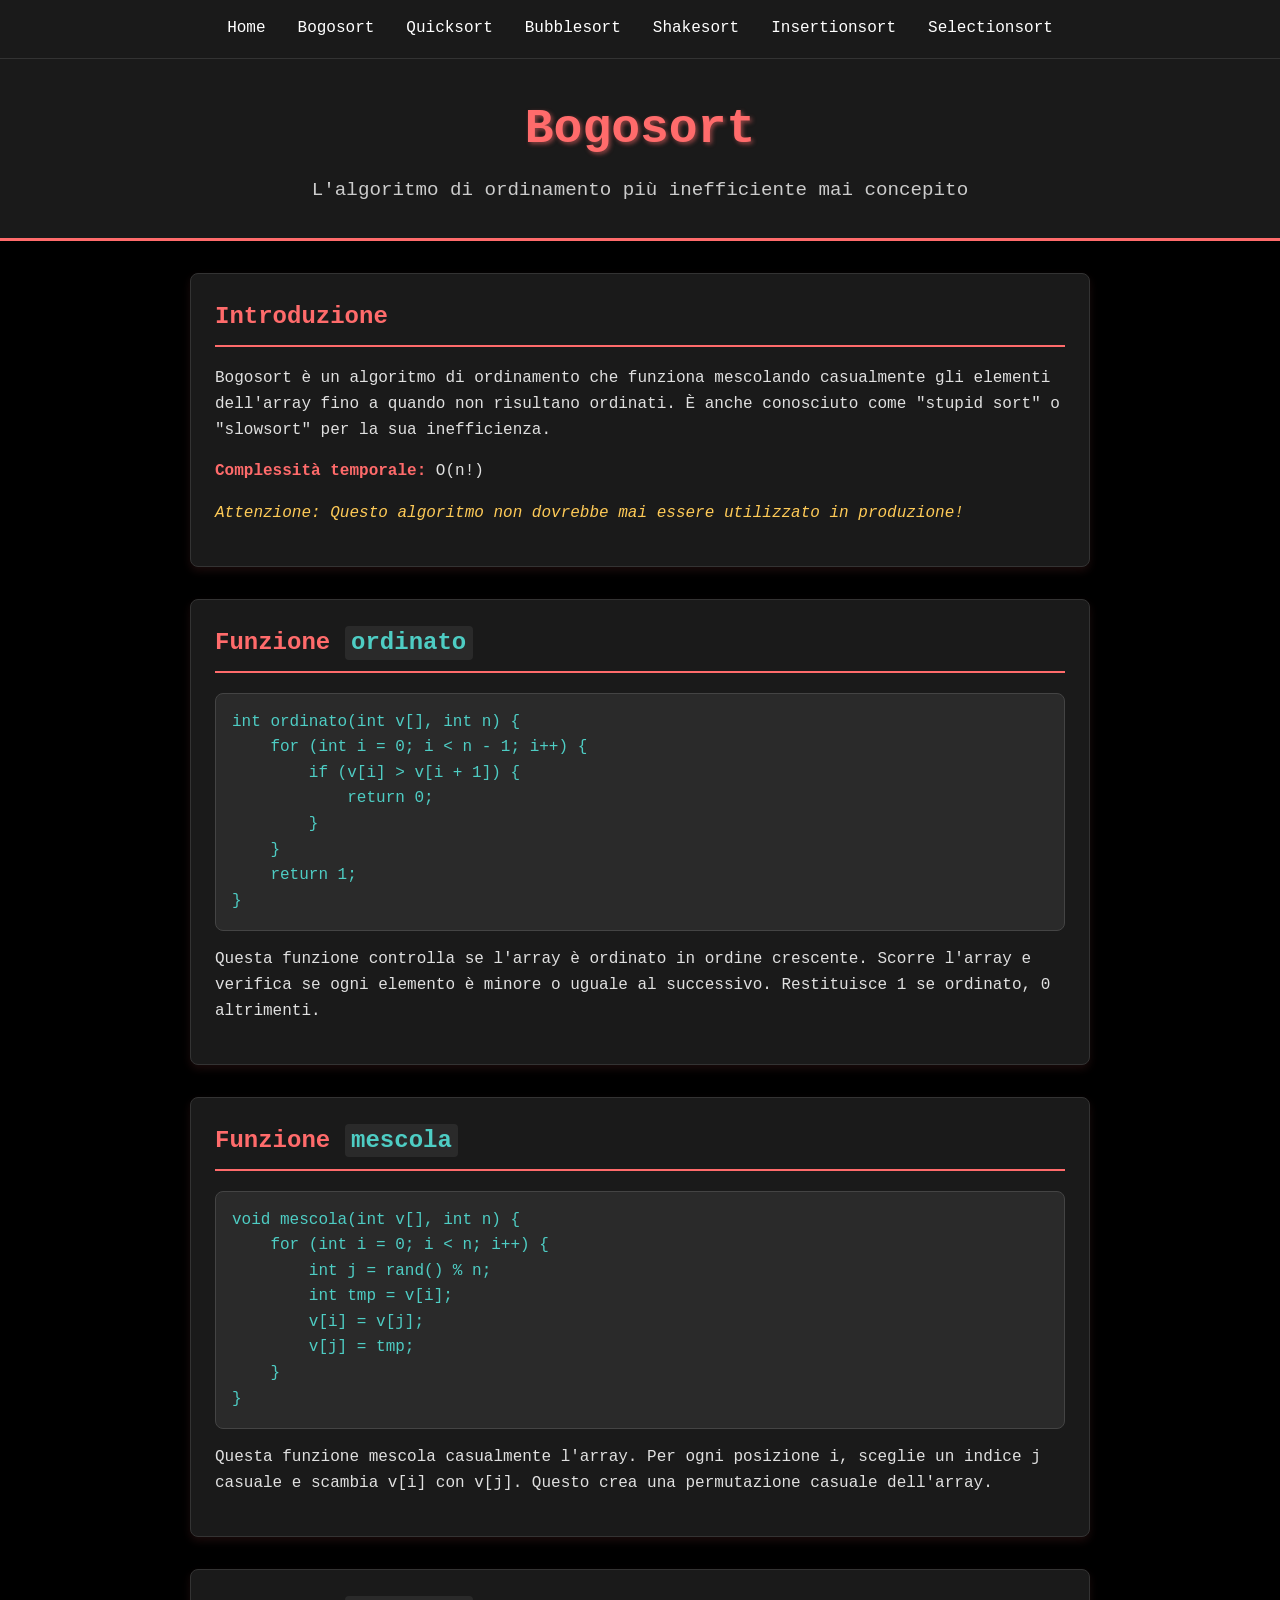
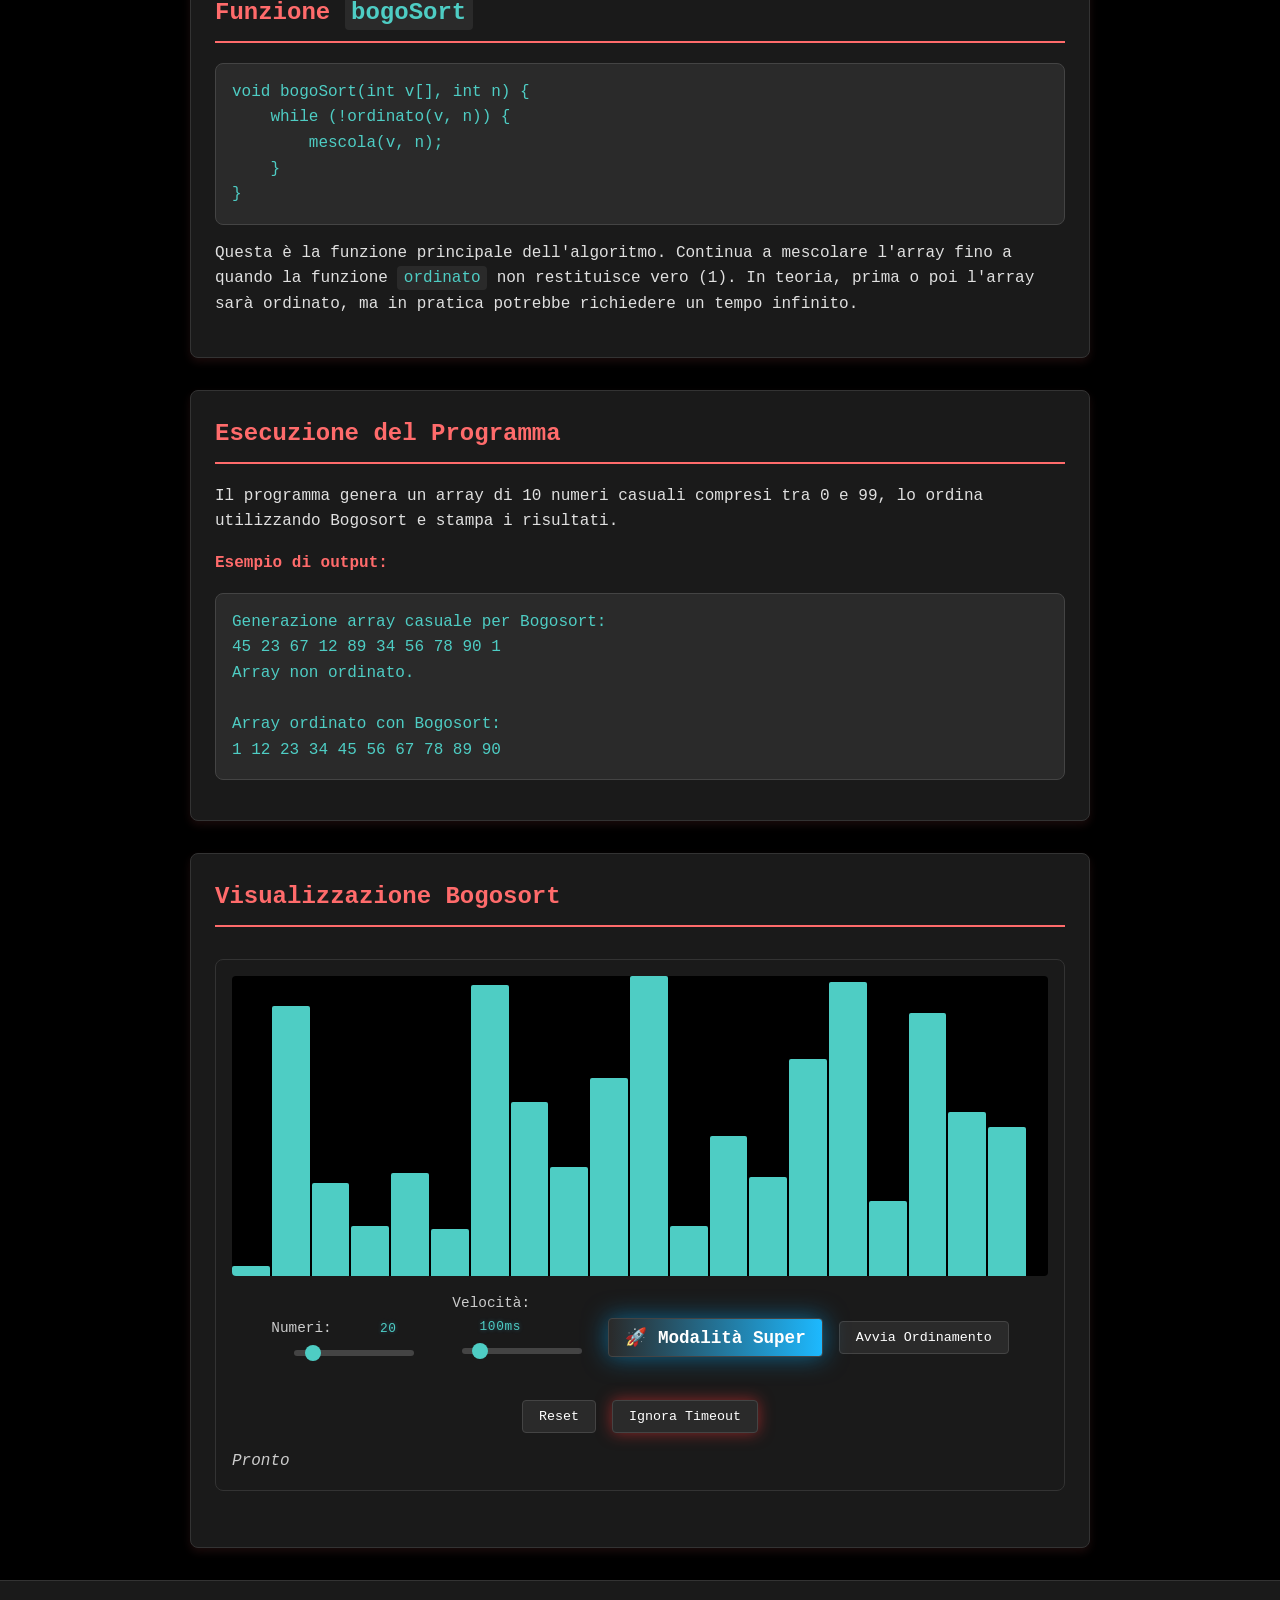
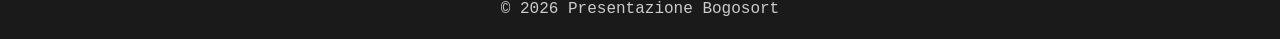
==== bogosort.html @ a1c002b3 "tutti i file" ====
<!DOCTYPE html>
<html lang="it">
<head>
    <meta charset="UTF-8">
    <meta name="viewport" content="width=device-width, initial-scale=1.0">
    <title>Bogosort - Algoritmo di Ordinamento</title>
    <link rel="stylesheet" href="styles.css">
    <style>
        /* ═══════════════════════════════════════════════════
           FREE-FLYING ROCKET  (position:fixed, full viewport)
           CSS vars --tx / --ty set by JS from getBoundingClientRect
        ═══════════════════════════════════════════════════ */
        .fly-rocket-el {
            position: fixed;
            font-size: 3.4rem;
            z-index: 9999;
            pointer-events: none;
            transform-origin: center center;
            will-change: transform, opacity, filter;
            filter:
                drop-shadow(0 0 16px #ffcc00)
                drop-shadow(0 0 32px #ff6600)
                drop-shadow(0 0  8px #ffffff);
            animation: flyRocketPath 2.1s cubic-bezier(0.22, 0.61, 0.36, 1) forwards;
        }

        @keyframes flyRocketPath {
            /* ── Enter from the left ── */
            0%  {
                transform: translate(0px, 0px) rotate(-20deg) scale(1.7);
                opacity: 0;
                filter: drop-shadow(0 0 6px #ffcc00);
            }
            4%  { opacity: 1; }

            /* ── Climb hard, arcing upward ── */
            20% {
                transform: translate(calc(var(--tx)*0.18), -240px) rotate(-85deg) scale(2.1);
                filter: drop-shadow(0 0 20px #ffcc00) drop-shadow(0 0 40px #ff4400);
            }

            /* ── Crest — tip over the top ── */
            40% {
                transform: translate(calc(var(--tx)*0.46), -310px) rotate(-180deg) scale(2.2);
                filter: drop-shadow(0 0 26px #ff9900) drop-shadow(0 0 52px #ff2200);
            }

            /* ── Diving, picking up speed ── */
            62% {
                transform: translate(calc(var(--tx)*0.74), calc(var(--ty)*0.15 - 100px)) rotate(-255deg) scale(1.8);
                filter: drop-shadow(0 0 22px #ff6600) drop-shadow(0 0 44px #ff0000);
            }

            /* ── Final approach, screaming toward target ── */
            85% {
                transform: translate(calc(var(--tx)*0.94), calc(var(--ty)*0.88)) rotate(-300deg) scale(1.2);
                filter: drop-shadow(0 0 30px #ff4400) drop-shadow(0 0 60px #ff0000) drop-shadow(0 0 10px #fff);
            }

            /* ── IMPACT ── */
            100% {
                transform: translate(var(--tx), var(--ty)) rotate(-330deg) scale(0.04);
                opacity: 0;
                filter: drop-shadow(0 0 60px #ffffff);
            }
        }

        /* ═══════════════════════════════════════════════════
           CRASH FLASH  (full-screen radial burst)
        ═══════════════════════════════════════════════════ */
        .crash-flash-el {
            position: fixed;
            inset: 0;
            background: rgba(56, 198, 255, 0.88);
            z-index: 9998;
            pointer-events: none;
            animation: crashFlash 0.45s ease-out forwards;
        }
        @keyframes crashFlash {
            0%   { opacity: 1; }
            30%  { opacity: 0.5; }
            100% { opacity: 0; }
        }

        /* ═══════════════════════════════════════════════════
           CONTAINER SHAKE
        ═══════════════════════════════════════════════════ */
        @keyframes containerShake {
            0%,100% { transform: translate(0,0) rotate(0deg); }
            8%  { transform: translate(-9px,-6px) rotate(-1.5deg); }
            18% { transform: translate(11px, 7px) rotate( 1.2deg); }
            27% { transform: translate(-7px, 5px) rotate(-0.9deg); }
            36% { transform: translate( 9px,-6px) rotate( 0.9deg); }
            46% { transform: translate(-6px, 4px) rotate(-0.5deg); }
            55% { transform: translate( 6px,-3px) rotate( 0.5deg); }
            66% { transform: translate(-4px, 2px) rotate(-0.3deg); }
            77% { transform: translate( 3px,-2px) rotate( 0.2deg); }
            88% { transform: translate(-1px, 1px) rotate(-0.1deg); }
        }
        #visualization-container.shaking {
            animation: containerShake 0.7s ease-out forwards;
        }

        /* ═══════════════════════════════════════════════════
           SPARKS
        ═══════════════════════════════════════════════════ */
        .spark-el {
            position: fixed;
            border-radius: 50%;
            pointer-events: none;
            z-index: 9997;
            animation: sparkFly var(--sdur, 0.75s) ease-out forwards;
        }
        @keyframes sparkFly {
            0%   { transform: translate(0,0) scale(1.4); opacity: 1; }
            55%  { opacity: 0.8; }
            100% { transform: translate(var(--sx), var(--sy)) scale(0); opacity: 0; }
        }

        /* ═══════════════════════════════════════════════════
           SLIDER ON FIRE — hide original speed target + line
        ═══════════════════════════════════════════════════ */
        .speed-control-group.on-fire #speed-target { display: none; }

        .speed-control-group.on-fire #speed {
            animation: sliderFireGlow 0.32s ease-in-out infinite alternate;
            filter: drop-shadow(0 0 10px #43d8ff) drop-shadow(0 0 20px rgba(58, 216, 255, 0.8));
        }
        @keyframes sliderFireGlow {
            from { filter: drop-shadow(0 0 8px #3ad8ff) drop-shadow(0 0 16px rgba(62, 213, 255, 0.7)); }
            to   { filter: drop-shadow(0 0 18px #6bf2ff) drop-shadow(0 0 32px rgba(95, 240, 255, 0.9)); }
        }

        /* ═══════════════════════════════════════════════════
           FLAME PARTICLES above slider
        ═══════════════════════════════════════════════════ */
        #flames-wrapper {
            display: none;
            position: absolute;
            left: -4px;
            right: -4px;
            top: 18px;
            height: 56px;
            transform: translateY(-100%);
            pointer-events: none;
            z-index: 20;
            overflow: visible;
            align-items: flex-end;
            justify-content: space-around;
        }
        .speed-control-group.on-fire #flames-wrapper { display: flex; }

        .flame-p {
            border-radius: 50% 50% 20% 20%;
            background: linear-gradient(to top, rgba(34, 177, 255, 1) 0%, rgba(52, 219, 255, 1) 35%, rgba(172, 244, 255, 0.8) 72%, rgba(118, 233, 255, 0) 100%);
            box-shadow: inset 0 0 8px rgba(59, 214, 255, 0.9), 0 0 18px rgba(44, 181, 255, 0.55);
            transform-origin: bottom center;
            animation: flameDance var(--fdur,0.4s) ease-in-out var(--fdel,0s) infinite alternate;
            width: 11px;
        }
        @keyframes flameDance {
            from { transform: scaleY(1)    scaleX(1)    rotate(var(--fr1,-5deg)); opacity: 1; }
            to   { transform: scaleY(0.50) scaleX(0.68) rotate(var(--fr2, 5deg)); opacity: 0.5; }
        }
    </style>
</head>
<body>
    <nav>
        <ul>
            <li><a href="index.html">Home</a></li>
            <li><a href="bogosort.html">Bogosort</a></li>
            <li><a href="quicksort.html">Quicksort</a></li>
            <li><a href="bubblesort.html">Bubblesort</a></li>
            <li><a href="shakesort.html">Shakesort</a></li>
            <li><a href="insertionsort.html">Insertionsort</a></li>
            <li><a href="selectionsort.html">Selectionsort</a></li>
        </ul>
    </nav>

    <header>
        <h1>Bogosort</h1>
        <p>L'algoritmo di ordinamento più inefficiente mai concepito</p>
    </header>

    <main>
        <section id="introduzione">
            <h2>Introduzione</h2>
            <p>Bogosort è un algoritmo di ordinamento che funziona mescolando casualmente gli elementi dell'array fino a quando non risultano ordinati. È anche conosciuto come "stupid sort" o "slowsort" per la sua inefficienza.</p>
            <p><strong>Complessità temporale:</strong> O(n!)</p>
            <p><em>Attenzione: Questo algoritmo non dovrebbe mai essere utilizzato in produzione!</em></p>
        </section>

        <section id="ordinato">
            <h2>Funzione <code>ordinato</code></h2>
            <pre><code>int ordinato(int v[], int n) {
    for (int i = 0; i &lt; n - 1; i++) {
        if (v[i] &gt; v[i + 1]) {
            return 0;
        }
    }
    return 1;
}</code></pre>
            <p>Questa funzione controlla se l'array è ordinato in ordine crescente. Scorre l'array e verifica se ogni elemento è minore o uguale al successivo. Restituisce 1 se ordinato, 0 altrimenti.</p>
        </section>

        <section id="mescola">
            <h2>Funzione <code>mescola</code></h2>
            <pre><code>void mescola(int v[], int n) {
    for (int i = 0; i &lt; n; i++) {
        int j = rand() % n;
        int tmp = v[i];
        v[i] = v[j];
        v[j] = tmp;
    }
}</code></pre>
            <p>Questa funzione mescola casualmente l'array. Per ogni posizione i, sceglie un indice j casuale e scambia v[i] con v[j]. Questo crea una permutazione casuale dell'array.</p>
        </section>

        <section id="bogosort">
            <h2>Funzione <code>bogoSort</code></h2>
            <pre><code>void bogoSort(int v[], int n) {
    while (!ordinato(v, n)) {
        mescola(v, n);
    }
}</code></pre>
            <p>Questa è la funzione principale dell'algoritmo. Continua a mescolare l'array fino a quando la funzione <code>ordinato</code> non restituisce vero (1). In teoria, prima o poi l'array sarà ordinato, ma in pratica potrebbe richiedere un tempo infinito.</p>
        </section>

        <section id="esecuzione">
            <h2>Esecuzione del Programma</h2>
            <p>Il programma genera un array di 10 numeri casuali compresi tra 0 e 99, lo ordina utilizzando Bogosort e stampa i risultati.</p>
            <p><strong>Esempio di output:</strong></p>
            <pre><code>Generazione array casuale per Bogosort:
45 23 67 12 89 34 56 78 90 1
Array non ordinato.

Array ordinato con Bogosort:
1 12 23 34 45 56 67 78 89 90</code></pre>
        </section>

        <section id="visualizzazione">
            <h2>Visualizzazione Bogosort</h2>
            <div id="visualization-container">
                <div id="bars-container"></div>
                <div id="controls">
                    <div class="control-group">
                        <label for="array-size">Numeri: <span class="value-display" id="size-display">20</span></label>
                        <input type="range" id="array-size" min="10" max="100" value="20">
                    </div>
                    <div class="control-group speed-control-group" id="speed-group">
                        <label for="speed">Velocità: <span class="value-display" id="speed-display">100ms</span></label>
                        <div id="flames-wrapper">
                            <div class="flame-p" style="height:38px;--fdur:0.38s;--fdel:0.00s;--fr1:-6deg;--fr2:4deg"></div>
                            <div class="flame-p" style="height:28px;--fdur:0.43s;--fdel:0.07s;--fr1:-3deg;--fr2:6deg"></div>
                            <div class="flame-p" style="height:42px;--fdur:0.36s;--fdel:0.13s;--fr1:-7deg;--fr2:3deg"></div>
                            <div class="flame-p" style="height:32px;--fdur:0.45s;--fdel:0.04s;--fr1:-4deg;--fr2:7deg"></div>
                            <div class="flame-p" style="height:44px;--fdur:0.40s;--fdel:0.10s;--fr1:-8deg;--fr2:2deg"></div>
                            <div class="flame-p" style="height:30px;--fdur:0.37s;--fdel:0.17s;--fr1:-2deg;--fr2:8deg"></div>
                            <div class="flame-p" style="height:40px;--fdur:0.42s;--fdel:0.08s;--fr1:-5deg;--fr2:5deg"></div>
                            <div class="flame-p" style="height:26px;--fdur:0.39s;--fdel:0.14s;--fr1:-4deg;--fr2:6deg"></div>
                            <div class="flame-p" style="height:36px;--fdur:0.41s;--fdel:0.05s;--fr1:-6deg;--fr2:3deg"></div>
                        </div>
                        <input type="range" id="speed" min="10" max="1000" value="100" step="10">
                        <div id="speed-target">
                            <div id="speed-line"></div>
                            <div id="rocket">🚀</div>
                            <div id="fire-burst"></div>
                        </div>
                    </div>
                    <button id="super-btn" class="super-mode-btn">🚀 Modalità Super</button>
                    <button id="start-btn">Avvia Ordinamento</button>
                    <button id="reset-btn">Reset</button>
                    <button id="cancel-btn" class="cancel-btn">Ignora Timeout</button>
                </div>
                <div id="status">Pronto</div>
            </div>
        </section>

        <script src="sorting-visualization.js"></script>
        <script>
            document.addEventListener('DOMContentLoaded', function() {
                const visualizer = new SortingVisualizer('bars-container', 'bogosort');
                const superBtn = document.getElementById('super-btn');
                const cancelBtn = document.getElementById('cancel-btn');
                const rocket = document.getElementById('rocket');
                const fireBurst = document.getElementById('fire-burst');

                // Controlli dimensione array
                const sizeSlider = document.getElementById('array-size');
                const sizeDisplay = document.getElementById('size-display');
                sizeSlider.addEventListener('input', function() {
                    const value = parseInt(this.value);
                    sizeDisplay.textContent = value;
                    visualizer.setArraySize(value);
                });

                // Controlli velocità
                const speedSlider = document.getElementById('speed');
                const speedDisplay = document.getElementById('speed-display');
                speedSlider.addEventListener('input', function() {
                    const value = parseInt(this.value);
                    speedDisplay.textContent = value + 'ms';
                    visualizer.setSpeed(value);
                });

                // Pulsante modalità super
                superBtn.addEventListener('click', function() {
                    const isSuper = visualizer.toggleSuperMode();
                    if (isSuper) {
                        superBtn.classList.add('active');
                        superBtn.textContent = '🔥 SUPER ATTIVA';
                        speedSlider.disabled = true;
                        startRocket();
                        speedDisplay.textContent = '1ms';
                    } else {
                        superBtn.classList.remove('active');
                        superBtn.textContent = '🚀 Modalità Super';
                        speedSlider.disabled = false;
                        resetRocket();
                        speedDisplay.textContent = speedSlider.value + 'ms';
                    }
                });

                cancelBtn.addEventListener('click', function() {
                    if (visualizer.disableTimeout()) {
                        cancelBtn.disabled = true;
                    }
                });

                document.getElementById('start-btn').addEventListener('click', () => {
                    cancelBtn.disabled = false;
                    visualizer.timeoutEnabled = true;
                    visualizer.cancelUsed = false;
                    visualizer.start();
                });
                document.getElementById('reset-btn').addEventListener('click', () => {
                    if (visualizer.superMode) {
                        visualizer.toggleSuperMode();
                        superBtn.classList.remove('active');
                        superBtn.textContent = '🚀 Modalità Super';
                        speedSlider.disabled = false;
                    }
                    speedDisplay.textContent = speedSlider.value + 'ms';
                    visualizer.reset();
                    cancelBtn.disabled = false;
                    resetRocket();
                });

                function startRocket() {
                    const speedGroup = document.getElementById('speed-group');
                    // Kill any leftover elements from a previous activation
                    document.querySelectorAll('.fly-rocket-el,.crash-flash-el,.spark-el').forEach(el => el.remove());
                    speedGroup.classList.remove('on-fire');

                    // ── Where exactly is the speed slider on screen? ──
                    const rect = speedSlider.getBoundingClientRect();
                    const targetX = rect.left + rect.width  / 2;
                    const targetY = rect.top  + rect.height / 2;

                    // ── Rocket starts off-screen left, vertically level with slider ──
                    const startX = -90;
                    const startY = targetY + 40; // a bit below so arc feels natural

                    const flyRocket = document.createElement('div');
                    flyRocket.className = 'fly-rocket-el';
                    flyRocket.textContent = '🚀';
                    flyRocket.style.left = startX + 'px';
                    flyRocket.style.top  = startY + 'px';
                    // CSS vars drive the keyframe calc() expressions
                    flyRocket.style.setProperty('--tx', (targetX - startX) + 'px');
                    flyRocket.style.setProperty('--ty', (targetY - startY) + 'px');
                    document.body.appendChild(flyRocket);

                    flyRocket.addEventListener('animationend', () => {
                        flyRocket.remove();
                        _triggerCrash(targetX, targetY, speedGroup);
                    }, { once: true });
                }

                function _triggerCrash(cx, cy, speedGroup) {
                    // 1 ── Full-screen flash
                    const flash = document.createElement('div');
                    flash.className = 'crash-flash-el';
                    document.body.appendChild(flash);
                    flash.addEventListener('animationend', () => flash.remove(), { once: true });

                    // 2 ── Container shake
                    const visCont = document.getElementById('visualization-container');
                    visCont.classList.remove('shaking');
                    void visCont.offsetWidth;
                    visCont.classList.add('shaking');
                    visCont.addEventListener('animationend', () => visCont.classList.remove('shaking'), { once: true });

                    // 3 ── 20 sparks fanning out in all directions
                    const sparkColors = ['#7ef0ff','#4be3ff','#08c6ff','#a6f7ff','#e5ffff','#b0f0ff'];
                    for (let i = 0; i < 20; i++) {
                        const spark = document.createElement('div');
                        spark.className = 'spark-el';
                        const angle = (Math.PI * 2 * i / 20) + (Math.random() - 0.5) * 0.5;
                        const dist  = 55 + Math.random() * 140;
                        const size  = 5 + Math.random() * 7;
                        const col   = sparkColors[Math.floor(Math.random() * sparkColors.length)];
                        spark.style.cssText = `
                            left: ${cx - size/2}px; top: ${cy - size/2}px;
                            width: ${size}px; height: ${size}px;
                            background: ${col};
                            box-shadow: 0 0 ${size*1.5}px ${col}, 0 0 ${size*3}px ${col};
                        `;
                        spark.style.setProperty('--sx',   Math.cos(angle) * dist + 'px');
                        spark.style.setProperty('--sy',   Math.sin(angle) * dist + 'px');
                        spark.style.setProperty('--sdur', (0.40 + Math.random() * 0.60) + 's');
                        document.body.appendChild(spark);
                        spark.addEventListener('animationend', () => spark.remove(), { once: true });
                    }

                    // 4 ── Light the slider on fire once the smoke settles
                    setTimeout(() => speedGroup.classList.add('on-fire'), 380);
                }

                function resetRocket() {
                    const speedGroup = document.getElementById('speed-group');
                    document.querySelectorAll('.fly-rocket-el,.crash-flash-el,.spark-el').forEach(el => el.remove());
                    speedGroup.classList.remove('on-fire');
                    const visCont = document.getElementById('visualization-container');
                    visCont.classList.remove('shaking');
                }
            });
        </script>
    </main>

    <footer>
        <p>&copy; 2026 Presentazione Bogosort</p>
    </footer>
</body>
</html>
---- styles.css ----
/* Stili per il sito di presentazione degli algoritmi di ordinamento - Tema Scuro */

body {
    font-family: 'Courier New', monospace;
    line-height: 1.6;
    margin: 0;
    padding: 0;
    background-color: #000000;
    color: #ffffff;
}

nav {
    background-color: #1a1a1a;
    border-bottom: 1px solid #333333;
}

nav ul {
    list-style: none;
    margin: 0;
    padding: 0;
    display: flex;
    justify-content: center;
}

nav li {
    margin: 0;
}

nav a {
    display: block;
    padding: 1rem;
    color: #ffffff;
    text-decoration: none;
    transition: background-color 0.3s;
}

nav a:hover {
    background-color: #333333;
}

header {
    background-color: #1a1a1a;
    color: #ff6b6b;
    text-align: center;
    padding: 2rem 0;
    border-bottom: 3px solid #ff6b6b;
}

header h1 {
    margin: 0;
    font-size: 3rem;
    text-shadow: 2px 2px 4px rgba(255, 107, 107, 0.5);
}

header p {
    font-size: 1.2rem;
    margin: 0.5rem 0 0 0;
    color: #cccccc;
}

main {
    max-width: 900px;
    margin: 2rem auto;
    padding: 0 1rem;
}

section {
    background-color: #1a1a1a;
    margin-bottom: 2rem;
    padding: 1.5rem;
    border-radius: 8px;
    border: 1px solid #333333;
    box-shadow: 0 4px 8px rgba(255, 107, 107, 0.1);
}

section h2 {
    color: #ff6b6b;
    border-bottom: 2px solid #ff6b6b;
    padding-bottom: 0.5rem;
    margin-top: 0;
}

section p {
    margin: 1rem 0;
    color: #e0e0e0;
}

.algoritmo-coppia {
    margin-bottom: 2rem;
}

.algoritmo-coppia h3 {
    color: #cccccc;
    margin-bottom: 1rem;
    text-align: center;
}

.algoritmo-card.coppia1 {
    border-color: #ff6b6b;
    background-color: rgba(255, 107, 107, 0.1);
}

.algoritmo-card.coppia1 h3 a {
    color: #ff6b6b;
}

.algoritmo-card.coppia2 {
    border-color: #4ecdc4;
    background-color: rgba(78, 205, 196, 0.1);
}

.algoritmo-card.coppia2 h3 a {
    color: #4ecdc4;
}

.algoritmo-card.coppia3 {
    border-color: #feca57;
    background-color: rgba(254, 202, 87, 0.1);
}

.algoritmo-card.coppia3 h3 a {
    color: #feca57;
}

code {
    background-color: #2a2a2a;
    padding: 0.2rem 0.4rem;
    border-radius: 4px;
    font-family: 'Courier New', monospace;
    color: #4ecdc4;
}

pre {
    background-color: #2a2a2a;
    padding: 1rem;
    border-radius: 8px;
    overflow-x: auto;
    border: 1px solid #444444;
    margin: 1rem 0;
}

pre code {
    background-color: transparent;
    padding: 0;
    color: #4ecdc4;
}

strong {
    color: #ff6b6b;
    font-weight: bold;
}

em {
    color: #feca57;
    font-style: italic;
}

footer {
    background-color: #1a1a1a;
    color: #cccccc;
    text-align: center;
    padding: 1rem 0;
    margin-top: 2rem;
    border-top: 1px solid #333333;
}

footer p {
    margin: 0;
}

/* Visualizzazione Sorting */
#visualization-container {
    margin: 2rem 0;
    padding: 1rem;
    background-color: #1a1a1a;
    border-radius: 8px;
    border: 1px solid #333333;
}

#bars-container {
    position: relative;
    height: 300px;
    margin-bottom: 1rem;
    background-color: #000000;
    border-radius: 4px;
    overflow: hidden;
}

.bar {
    position: absolute;
    bottom: 0;
    background-color: #4ecdc4;
    border-radius: 2px 2px 0 0;
    transition: all 0.1s ease;
}

.bar.highlight {
    background-color: #ff6b6b;
    box-shadow: 0 0 10px rgba(255, 107, 107, 0.5);
}

#controls {
    display: flex;
    flex-wrap: wrap;
    gap: 1rem;
    align-items: center;
    justify-content: center;
    margin-bottom: 1rem;
}

.control-group {
    display: flex;
    flex-direction: column;
    align-items: center;
    gap: 0.5rem;
}

.control-group label {
    color: #cccccc;
    font-size: 0.9rem;
    font-family: 'Courier New', monospace;
}

.control-group input[type="range"] {
    width: 120px;
    height: 6px;
    border-radius: 3px;
    background: #444444;
    outline: none;
    -webkit-appearance: none;
}

.control-group input[type="range"]::-webkit-slider-thumb {
    -webkit-appearance: none;
    appearance: none;
    width: 16px;
    height: 16px;
    border-radius: 50%;
    background: #4ecdc4;
    cursor: pointer;
}

.control-group input[type="range"]::-moz-range-thumb {
    width: 16px;
    height: 16px;
    border-radius: 50%;
    background: #4ecdc4;
    cursor: pointer;
    border: none;
}

.control-group .value-display {
    color: #4ecdc4;
    font-size: 0.8rem;
    font-family: 'Courier New', monospace;
    min-width: 96px;
    display: inline-block;
    white-space: nowrap;
    text-align: center;
    font-variant-numeric: tabular-nums;
    letter-spacing: 0.05em;
    text-shadow: 0 0 4px rgba(63, 209, 255, 0.35);
}

.speed-control-group.on-fire .value-display {
    color: #c0ffff;
    text-shadow: 0 0 12px rgba(88, 232, 255, 0.9);
}

#controls button {
    padding: 0.5rem 1rem;
    background-color: #2a2a2a;
    color: #ffffff;
    border: 1px solid #444444;
    border-radius: 4px;
    cursor: pointer;
    font-family: 'Courier New', monospace;
    transition: background-color 0.3s;
}

.super-mode-btn {
        background: linear-gradient(90deg, transparent 0%, #1db9ff 50%, #02b7ff 100%);
        background-size: 200% 100%;
        color: #ffffff !important;
        font-weight: bold;
        font-size: 1.1rem;
        border: 2px solid #00b6ff;
        box-shadow: 0 0 24px rgba(0, 176, 255, 0.5);
        animation: superFade 3s ease-in-out infinite;
        position: relative;
        overflow: hidden;
    }

    .super-mode-btn::before {
        content: '';
        position: absolute;
        top: 0;
        right: -100%;
        width: 100%;
        height: 100%;
        background: linear-gradient(270deg, transparent, rgba(255, 255, 255, 0.6), transparent);
        transition: right 0.8s ease-in-out;
    }

    .super-mode-btn:hover::before {
        right: 100%;
    }

    .super-mode-btn:hover {
        transform: scale(1.05);
        box-shadow: 0 0 34px rgba(0, 186, 255, 0.9);
    }

    .super-mode-btn.active {
        background: linear-gradient(90deg, #00d8ff 0%, #60e7ff 50%, #00b7ff 100%);
        animation: superFadeActive 1s ease-in-out infinite;
        box-shadow: 0 0 48px rgba(0, 191, 255, 1);
    }

    .super-mode-btn::after {
        content: '';
        position: absolute;
        left: 50%;
        bottom: -6px;
        width: 30px;
        height: 16px;
        transform: translateX(-50%);
        background: radial-gradient(circle at 50% 0, rgba(196, 255, 255, 0.96), rgba(0, 168, 255, 0.5) 45%, transparent 75%);
        filter: blur(3px);
        opacity: 0;
        transition: opacity 0.25s ease;
    }

    .super-mode-btn.active::after {
        opacity: 1;
        animation: superFlame 0.45s ease-in-out infinite alternate;
    }

    @keyframes superFlame {
        from {
            transform: translateX(-50%) scale(1) translateY(0);
            opacity: 0.85;
        }
        to {
            transform: translateX(-50%) scale(1.08) translateY(3px);
            opacity: 1;
        }
    }

.cancel-btn {
    background-color: #660000;
    color: #ffffff;
    border: 2px solid #ff3333;
    box-shadow: 0 0 15px rgba(255, 51, 51, 0.5);
}

.cancel-btn:disabled {
    opacity: 0.4;
    cursor: not-allowed;
}

.speed-control-group {
    position: relative;
    width: 140px;
    padding-bottom: 28px;
}

#speed-target {
    display: none;
    position: absolute;
    bottom: 0;
    left: 0;
    width: 100%;
    height: 24px;
    margin-top: 0;
    pointer-events: none;
}

.speed-control-group.on-fire #speed-target {
    display: block;
}

#speed-line {
    display: none !important;
}

#rocket {
    position: absolute;
    left: -40px;
    top: 50%;
    transform: translateY(-50%);
    font-size: 2rem;
    opacity: 0;
    transition: opacity 0.2s ease;
    text-shadow: 0 0 10px rgba(92, 216, 255, 0.9);
}

#rocket.launch {
    animation: launchRocket 1.2s ease-in-out forwards;
    opacity: 1;
}

#fire-burst {
    position: absolute;
    width: 42px;
    height: 42px;
    border-radius: 50%;
    background: radial-gradient(circle, rgba(180, 245, 255, 1) 0%, rgba(84, 218, 255, 0.95) 35%, rgba(0, 144, 255, 0.75) 70%, transparent 100%);
    left: 92%;
    top: 50%;
    transform: translate(-50%, -50%) scale(0);
    pointer-events: none;
    box-shadow: 0 0 28px rgba(0, 180, 255, 0.8), 0 0 54px rgba(72, 220, 255, 0.35);
    border: 1px solid rgba(125, 225, 255, 0.4);
}

#fire-burst.explode {
    animation: explodeFire 0.9s ease-out forwards;
}

@keyframes launchRocket {
    0% {
        left: -48px;
        opacity: 0;
        transform: translateY(-50%) rotate(0deg);
    }
    15% {
        opacity: 1;
    }
    70% {
        left: 80%;
        opacity: 1;
        transform: translateY(-50%) rotate(10deg);
    }
    90% {
        left: 90%;
        opacity: 1;
        transform: translateY(-50%) rotate(15deg);
    }
    100% {
        left: 92%;
        opacity: 1;
        transform: translateY(-50%) rotate(15deg);
    }
}

@keyframes explodeFire {
    0% {
        transform: translate(-50%, -50%) scale(0);
        opacity: 1;
    }
    50% {
        transform: translate(-50%, -50%) scale(1.4);
        opacity: 0.8;
    }
    100% {
        transform: translate(-50%, -50%) scale(0);
        opacity: 0;
    }
}

@keyframes superFade {
    0% {
        background-position: 200% 0;
        box-shadow: 0 0 24px rgba(0, 166, 255, 0.5);
    }
    50% {
        background-position: 100% 0;
        box-shadow: 0 0 38px rgba(0, 191, 255, 0.75);
    }
    100% {
        background-position: 0% 0;
        box-shadow: 0 0 24px rgba(0, 166, 255, 0.5);
    }
}

@keyframes superFadeActive {
    0% {
        background-position: 0% 0;
        box-shadow: 0 0 48px rgba(0, 188, 255, 0.95);
        filter: brightness(1.4);
    }
    50% {
        background-position: 100% 0;
        box-shadow: 0 0 72px rgba(0, 218, 255, 1);
        filter: brightness(1.95);
    }
    100% {
        background-position: 200% 0;
        box-shadow: 0 0 48px rgba(0, 188, 255, 0.95);
        filter: brightness(1.4);
    }
}

@keyframes speedLinePulse {
    0% {
        transform: translateY(-50%) scaleX(0.98);
        box-shadow: 0 0 16px rgba(0, 166, 255, 0.5), inset 0 0 10px rgba(34, 188, 255, 0.3);
    }
    100% {
        transform: translateY(-50%) scaleX(1.02);
        box-shadow: 0 0 28px rgba(0, 210, 255, 0.85), inset 0 0 20px rgba(34, 188, 255, 0.55);
    }
}

#controls button:hover {
    background-color: #444444;
}

#status {
    color: #cccccc;
    font-style: italic;
    margin-top: 0.5rem;
}

.super-status {
    font-size: 1.5em;
    color: #00ffff;
    text-shadow: 0 0 10px #00ffff;
    font-weight: bold;
    font-style: normal;
}

/* Responsive design */
@media (max-width: 600px) {
    nav ul {
        flex-direction: column;
        align-items: center;
    }

    nav li {
        margin: 0.25rem 0;
    }

    header h1 {
        font-size: 2.5rem;
    }

    main {
        margin: 1rem auto;
        padding: 0 0.5rem;
    }

    section {
        padding: 1rem;
    }

    .algoritmo-grid {
        grid-template-columns: 1fr;
    }

    pre {
        font-size: 0.9rem;
    }

    #bars-container {
        height: 200px;
    }

    #controls {
        flex-direction: column;
        gap: 0.5rem;
    }

    .control-group {
        width: 100%;
        max-width: 250px;
    }

    .control-group input[type="range"] {
        width: 100%;
    }

    #controls button {
        width: 100%;
        max-width: 200px;
    }

    .super-mode-btn {
        font-size: 1rem !important;
        padding: 0.4rem 0.8rem !important;
    }
}
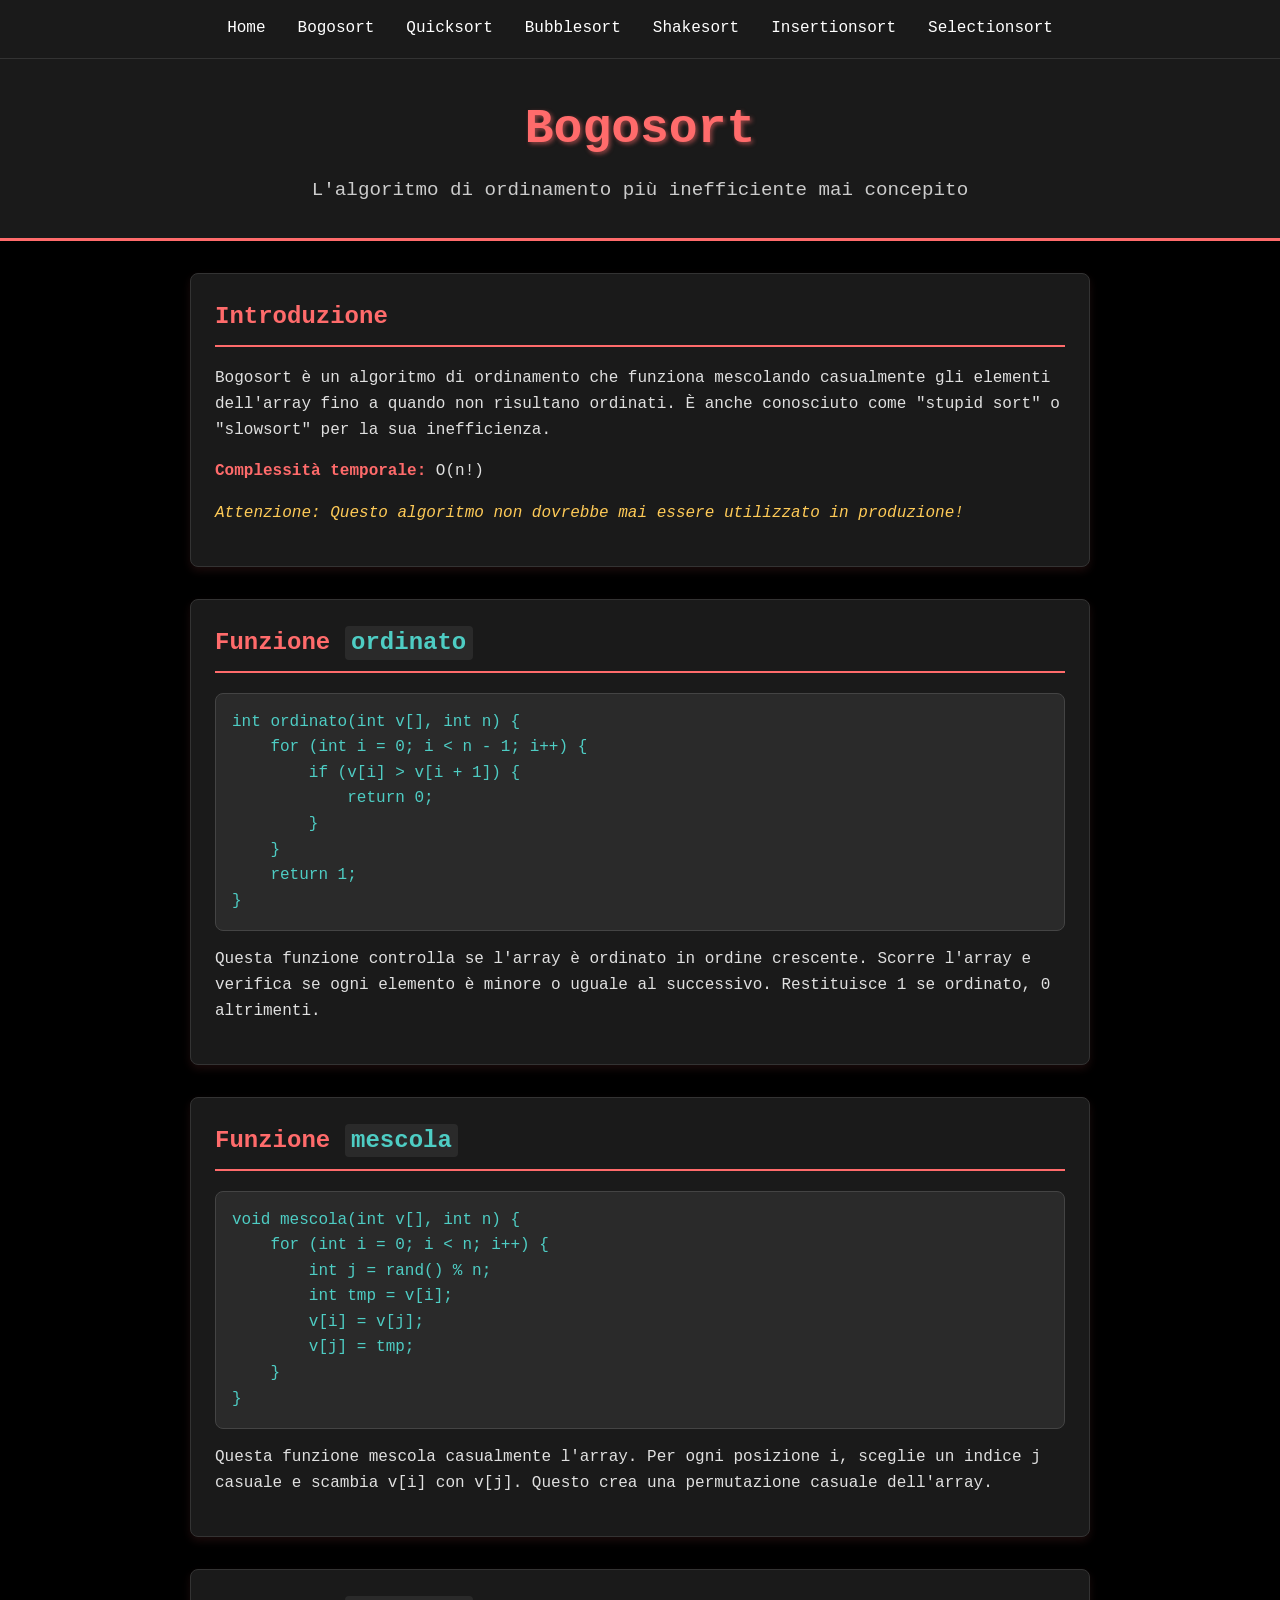
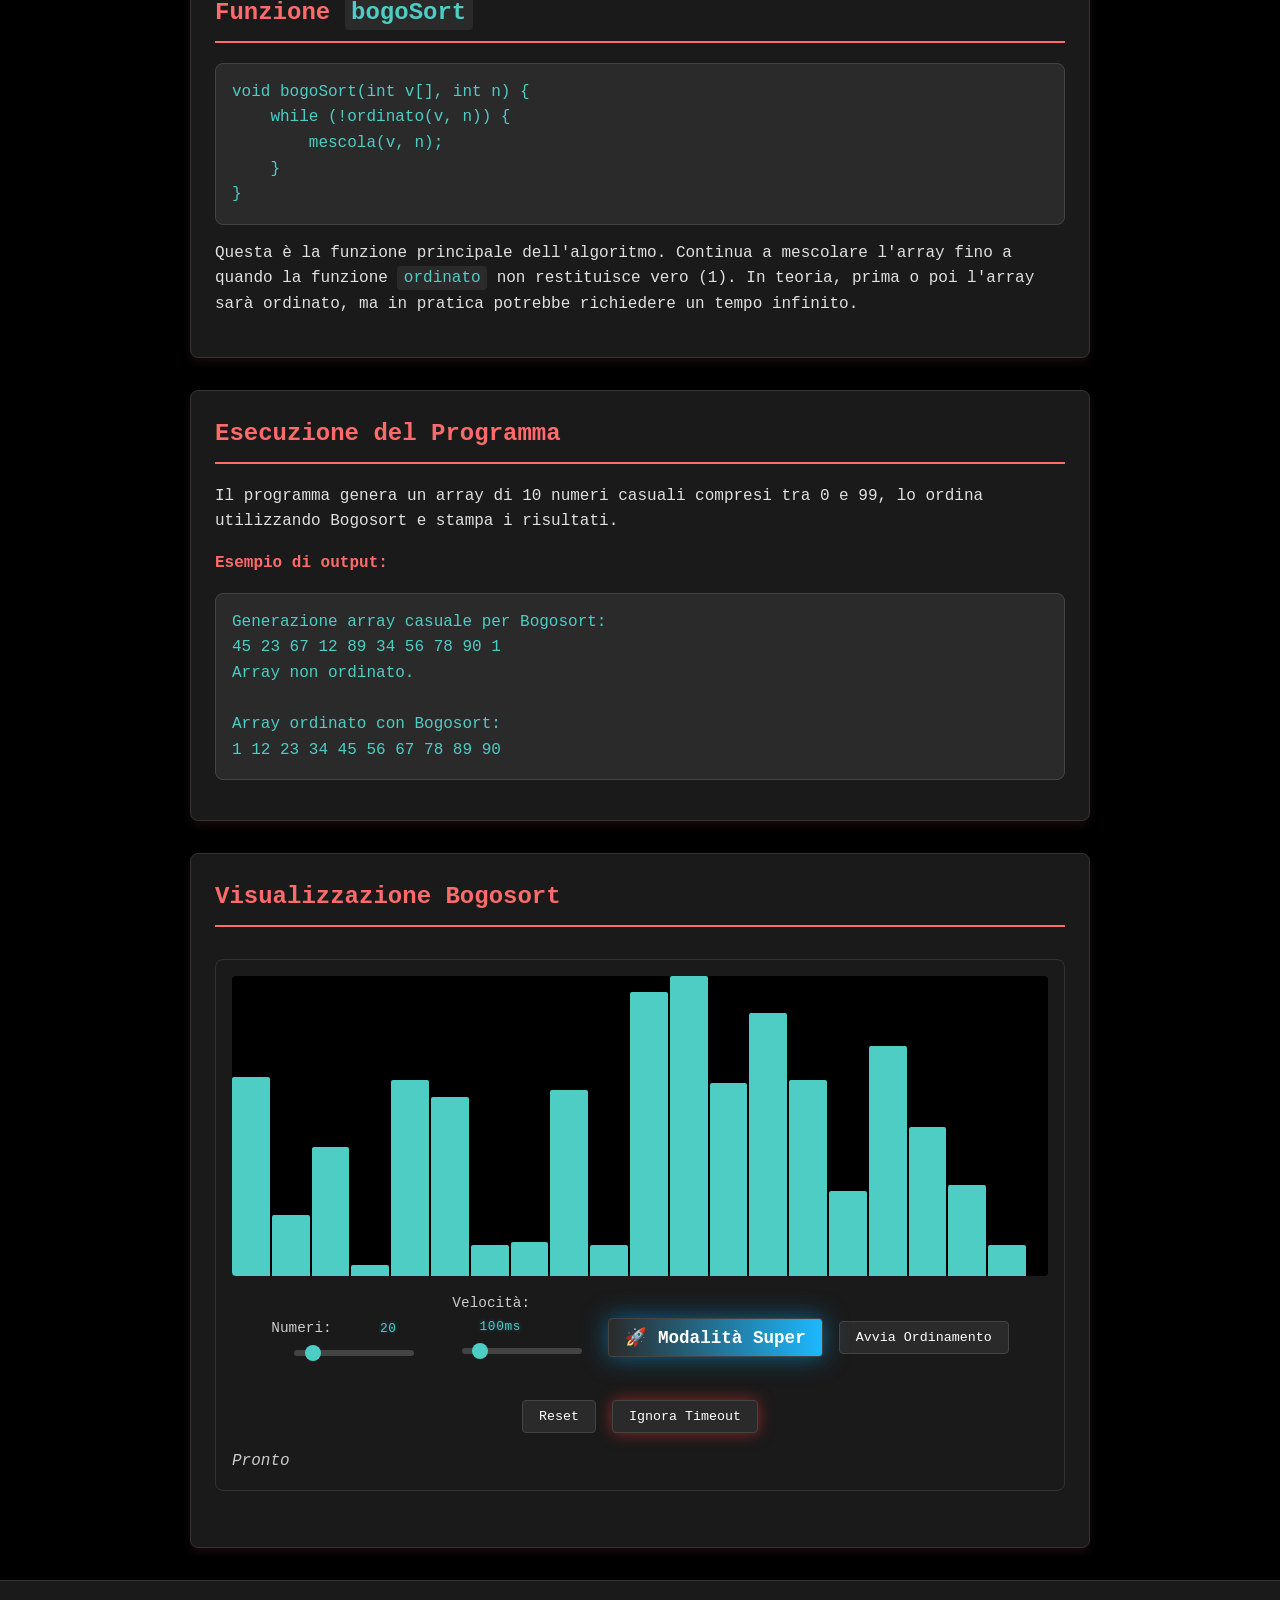
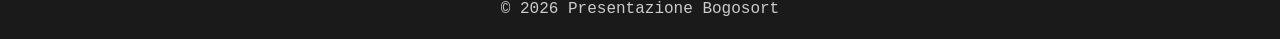
==== commit 04ae6b48: "nuovo branch per sicurezza" ====
--- a/bogosort.html
+++ b/bogosort.html
@@ -5,164 +5,7 @@
     <meta name="viewport" content="width=device-width, initial-scale=1.0">
     <title>Bogosort - Algoritmo di Ordinamento</title>
     <link rel="stylesheet" href="styles.css">
-    <style>
-        /* ═══════════════════════════════════════════════════
-           FREE-FLYING ROCKET  (position:fixed, full viewport)
-           CSS vars --tx / --ty set by JS from getBoundingClientRect
-        ═══════════════════════════════════════════════════ */
-        .fly-rocket-el {
-            position: fixed;
-            font-size: 3.4rem;
-            z-index: 9999;
-            pointer-events: none;
-            transform-origin: center center;
-            will-change: transform, opacity, filter;
-            filter:
-                drop-shadow(0 0 16px #ffcc00)
-                drop-shadow(0 0 32px #ff6600)
-                drop-shadow(0 0  8px #ffffff);
-            animation: flyRocketPath 2.1s cubic-bezier(0.22, 0.61, 0.36, 1) forwards;
-        }
 
-        @keyframes flyRocketPath {
-            /* ── Enter from the left ── */
-            0%  {
-                transform: translate(0px, 0px) rotate(-20deg) scale(1.7);
-                opacity: 0;
-                filter: drop-shadow(0 0 6px #ffcc00);
-            }
-            4%  { opacity: 1; }
-
-            /* ── Climb hard, arcing upward ── */
-            20% {
-                transform: translate(calc(var(--tx)*0.18), -240px) rotate(-85deg) scale(2.1);
-                filter: drop-shadow(0 0 20px #ffcc00) drop-shadow(0 0 40px #ff4400);
-            }
-
-            /* ── Crest — tip over the top ── */
-            40% {
-                transform: translate(calc(var(--tx)*0.46), -310px) rotate(-180deg) scale(2.2);
-                filter: drop-shadow(0 0 26px #ff9900) drop-shadow(0 0 52px #ff2200);
-            }
-
-            /* ── Diving, picking up speed ── */
-            62% {
-                transform: translate(calc(var(--tx)*0.74), calc(var(--ty)*0.15 - 100px)) rotate(-255deg) scale(1.8);
-                filter: drop-shadow(0 0 22px #ff6600) drop-shadow(0 0 44px #ff0000);
-            }
-
-            /* ── Final approach, screaming toward target ── */
-            85% {
-                transform: translate(calc(var(--tx)*0.94), calc(var(--ty)*0.88)) rotate(-300deg) scale(1.2);
-                filter: drop-shadow(0 0 30px #ff4400) drop-shadow(0 0 60px #ff0000) drop-shadow(0 0 10px #fff);
-            }
-
-            /* ── IMPACT ── */
-            100% {
-                transform: translate(var(--tx), var(--ty)) rotate(-330deg) scale(0.04);
-                opacity: 0;
-                filter: drop-shadow(0 0 60px #ffffff);
-            }
-        }
-
-        /* ═══════════════════════════════════════════════════
-           CRASH FLASH  (full-screen radial burst)
-        ═══════════════════════════════════════════════════ */
-        .crash-flash-el {
-            position: fixed;
-            inset: 0;
-            background: rgba(56, 198, 255, 0.88);
-            z-index: 9998;
-            pointer-events: none;
-            animation: crashFlash 0.45s ease-out forwards;
-        }
-        @keyframes crashFlash {
-            0%   { opacity: 1; }
-            30%  { opacity: 0.5; }
-            100% { opacity: 0; }
-        }
-
-        /* ═══════════════════════════════════════════════════
-           CONTAINER SHAKE
-        ═══════════════════════════════════════════════════ */
-        @keyframes containerShake {
-            0%,100% { transform: translate(0,0) rotate(0deg); }
-            8%  { transform: translate(-9px,-6px) rotate(-1.5deg); }
-            18% { transform: translate(11px, 7px) rotate( 1.2deg); }
-            27% { transform: translate(-7px, 5px) rotate(-0.9deg); }
-            36% { transform: translate( 9px,-6px) rotate( 0.9deg); }
-            46% { transform: translate(-6px, 4px) rotate(-0.5deg); }
-            55% { transform: translate( 6px,-3px) rotate( 0.5deg); }
-            66% { transform: translate(-4px, 2px) rotate(-0.3deg); }
-            77% { transform: translate( 3px,-2px) rotate( 0.2deg); }
-            88% { transform: translate(-1px, 1px) rotate(-0.1deg); }
-        }
-        #visualization-container.shaking {
-            animation: containerShake 0.7s ease-out forwards;
-        }
-
-        /* ═══════════════════════════════════════════════════
-           SPARKS
-        ═══════════════════════════════════════════════════ */
-        .spark-el {
-            position: fixed;
-            border-radius: 50%;
-            pointer-events: none;
-            z-index: 9997;
-            animation: sparkFly var(--sdur, 0.75s) ease-out forwards;
-        }
-        @keyframes sparkFly {
-            0%   { transform: translate(0,0) scale(1.4); opacity: 1; }
-            55%  { opacity: 0.8; }
-            100% { transform: translate(var(--sx), var(--sy)) scale(0); opacity: 0; }
-        }
-
-        /* ═══════════════════════════════════════════════════
-           SLIDER ON FIRE — hide original speed target + line
-        ═══════════════════════════════════════════════════ */
-        .speed-control-group.on-fire #speed-target { display: none; }
-
-        .speed-control-group.on-fire #speed {
-            animation: sliderFireGlow 0.32s ease-in-out infinite alternate;
-            filter: drop-shadow(0 0 10px #43d8ff) drop-shadow(0 0 20px rgba(58, 216, 255, 0.8));
-        }
-        @keyframes sliderFireGlow {
-            from { filter: drop-shadow(0 0 8px #3ad8ff) drop-shadow(0 0 16px rgba(62, 213, 255, 0.7)); }
-            to   { filter: drop-shadow(0 0 18px #6bf2ff) drop-shadow(0 0 32px rgba(95, 240, 255, 0.9)); }
-        }
-
-        /* ═══════════════════════════════════════════════════
-           FLAME PARTICLES above slider
-        ═══════════════════════════════════════════════════ */
-        #flames-wrapper {
-            display: none;
-            position: absolute;
-            left: -4px;
-            right: -4px;
-            top: 18px;
-            height: 56px;
-            transform: translateY(-100%);
-            pointer-events: none;
-            z-index: 20;
-            overflow: visible;
-            align-items: flex-end;
-            justify-content: space-around;
-        }
-        .speed-control-group.on-fire #flames-wrapper { display: flex; }
-
-        .flame-p {
-            border-radius: 50% 50% 20% 20%;
-            background: linear-gradient(to top, rgba(34, 177, 255, 1) 0%, rgba(52, 219, 255, 1) 35%, rgba(172, 244, 255, 0.8) 72%, rgba(118, 233, 255, 0) 100%);
-            box-shadow: inset 0 0 8px rgba(59, 214, 255, 0.9), 0 0 18px rgba(44, 181, 255, 0.55);
-            transform-origin: bottom center;
-            animation: flameDance var(--fdur,0.4s) ease-in-out var(--fdel,0s) infinite alternate;
-            width: 11px;
-        }
-        @keyframes flameDance {
-            from { transform: scaleY(1)    scaleX(1)    rotate(var(--fr1,-5deg)); opacity: 1; }
-            to   { transform: scaleY(0.50) scaleX(0.68) rotate(var(--fr2, 5deg)); opacity: 0.5; }
-        }
-    </style>
 </head>
 <body>
     <nav>
@@ -277,155 +120,7 @@
         </section>
 
         <script src="sorting-visualization.js"></script>
-        <script>
-            document.addEventListener('DOMContentLoaded', function() {
-                const visualizer = new SortingVisualizer('bars-container', 'bogosort');
-                const superBtn = document.getElementById('super-btn');
-                const cancelBtn = document.getElementById('cancel-btn');
-                const rocket = document.getElementById('rocket');
-                const fireBurst = document.getElementById('fire-burst');
 
-                // Controlli dimensione array
-                const sizeSlider = document.getElementById('array-size');
-                const sizeDisplay = document.getElementById('size-display');
-                sizeSlider.addEventListener('input', function() {
-                    const value = parseInt(this.value);
-                    sizeDisplay.textContent = value;
-                    visualizer.setArraySize(value);
-                });
-
-                // Controlli velocità
-                const speedSlider = document.getElementById('speed');
-                const speedDisplay = document.getElementById('speed-display');
-                speedSlider.addEventListener('input', function() {
-                    const value = parseInt(this.value);
-                    speedDisplay.textContent = value + 'ms';
-                    visualizer.setSpeed(value);
-                });
-
-                // Pulsante modalità super
-                superBtn.addEventListener('click', function() {
-                    const isSuper = visualizer.toggleSuperMode();
-                    if (isSuper) {
-                        superBtn.classList.add('active');
-                        superBtn.textContent = '🔥 SUPER ATTIVA';
-                        speedSlider.disabled = true;
-                        startRocket();
-                        speedDisplay.textContent = '1ms';
-                    } else {
-                        superBtn.classList.remove('active');
-                        superBtn.textContent = '🚀 Modalità Super';
-                        speedSlider.disabled = false;
-                        resetRocket();
-                        speedDisplay.textContent = speedSlider.value + 'ms';
-                    }
-                });
-
-                cancelBtn.addEventListener('click', function() {
-                    if (visualizer.disableTimeout()) {
-                        cancelBtn.disabled = true;
-                    }
-                });
-
-                document.getElementById('start-btn').addEventListener('click', () => {
-                    cancelBtn.disabled = false;
-                    visualizer.timeoutEnabled = true;
-                    visualizer.cancelUsed = false;
-                    visualizer.start();
-                });
-                document.getElementById('reset-btn').addEventListener('click', () => {
-                    if (visualizer.superMode) {
-                        visualizer.toggleSuperMode();
-                        superBtn.classList.remove('active');
-                        superBtn.textContent = '🚀 Modalità Super';
-                        speedSlider.disabled = false;
-                    }
-                    speedDisplay.textContent = speedSlider.value + 'ms';
-                    visualizer.reset();
-                    cancelBtn.disabled = false;
-                    resetRocket();
-                });
-
-                function startRocket() {
-                    const speedGroup = document.getElementById('speed-group');
-                    // Kill any leftover elements from a previous activation
-                    document.querySelectorAll('.fly-rocket-el,.crash-flash-el,.spark-el').forEach(el => el.remove());
-                    speedGroup.classList.remove('on-fire');
-
-                    // ── Where exactly is the speed slider on screen? ──
-                    const rect = speedSlider.getBoundingClientRect();
-                    const targetX = rect.left + rect.width  / 2;
-                    const targetY = rect.top  + rect.height / 2;
-
-                    // ── Rocket starts off-screen left, vertically level with slider ──
-                    const startX = -90;
-                    const startY = targetY + 40; // a bit below so arc feels natural
-
-                    const flyRocket = document.createElement('div');
-                    flyRocket.className = 'fly-rocket-el';
-                    flyRocket.textContent = '🚀';
-                    flyRocket.style.left = startX + 'px';
-                    flyRocket.style.top  = startY + 'px';
-                    // CSS vars drive the keyframe calc() expressions
-                    flyRocket.style.setProperty('--tx', (targetX - startX) + 'px');
-                    flyRocket.style.setProperty('--ty', (targetY - startY) + 'px');
-                    document.body.appendChild(flyRocket);
-
-                    flyRocket.addEventListener('animationend', () => {
-                        flyRocket.remove();
-                        _triggerCrash(targetX, targetY, speedGroup);
-                    }, { once: true });
-                }
-
-                function _triggerCrash(cx, cy, speedGroup) {
-                    // 1 ── Full-screen flash
-                    const flash = document.createElement('div');
-                    flash.className = 'crash-flash-el';
-                    document.body.appendChild(flash);
-                    flash.addEventListener('animationend', () => flash.remove(), { once: true });
-
-                    // 2 ── Container shake
-                    const visCont = document.getElementById('visualization-container');
-                    visCont.classList.remove('shaking');
-                    void visCont.offsetWidth;
-                    visCont.classList.add('shaking');
-                    visCont.addEventListener('animationend', () => visCont.classList.remove('shaking'), { once: true });
-
-                    // 3 ── 20 sparks fanning out in all directions
-                    const sparkColors = ['#7ef0ff','#4be3ff','#08c6ff','#a6f7ff','#e5ffff','#b0f0ff'];
-                    for (let i = 0; i < 20; i++) {
-                        const spark = document.createElement('div');
-                        spark.className = 'spark-el';
-                        const angle = (Math.PI * 2 * i / 20) + (Math.random() - 0.5) * 0.5;
-                        const dist  = 55 + Math.random() * 140;
-                        const size  = 5 + Math.random() * 7;
-                        const col   = sparkColors[Math.floor(Math.random() * sparkColors.length)];
-                        spark.style.cssText = `
-                            left: ${cx - size/2}px; top: ${cy - size/2}px;
-                            width: ${size}px; height: ${size}px;
-                            background: ${col};
-                            box-shadow: 0 0 ${size*1.5}px ${col}, 0 0 ${size*3}px ${col};
-                        `;
-                        spark.style.setProperty('--sx',   Math.cos(angle) * dist + 'px');
-                        spark.style.setProperty('--sy',   Math.sin(angle) * dist + 'px');
-                        spark.style.setProperty('--sdur', (0.40 + Math.random() * 0.60) + 's');
-                        document.body.appendChild(spark);
-                        spark.addEventListener('animationend', () => spark.remove(), { once: true });
-                    }
-
-                    // 4 ── Light the slider on fire once the smoke settles
-                    setTimeout(() => speedGroup.classList.add('on-fire'), 380);
-                }
-
-                function resetRocket() {
-                    const speedGroup = document.getElementById('speed-group');
-                    document.querySelectorAll('.fly-rocket-el,.crash-flash-el,.spark-el').forEach(el => el.remove());
-                    speedGroup.classList.remove('on-fire');
-                    const visCont = document.getElementById('visualization-container');
-                    visCont.classList.remove('shaking');
-                }
-            });
-        </script>
     </main>
 
     <footer>
--- a/styles.css
+++ b/styles.css
@@ -1,4 +1,166 @@
 /* Stili per il sito di presentazione degli algoritmi di ordinamento - Tema Scuro */
+
+/* ═══════════════════════════════════════════════════
+   BOGOSORT-SPECIFIC EFFECTS (moved from bogosort.html)
+   ═══════════════════════════════════════════════════ */
+
+/* ═══════════════════════════════════════════════════
+   FREE-FLYING ROCKET  (position:fixed, full viewport)
+   CSS vars --tx / --ty set by JS from getBoundingClientRect
+══════════════════════════════════════════════════════ */
+.fly-rocket-el {
+    position: fixed;
+    font-size: 3.4rem;
+    z-index: 9999;
+    pointer-events: none;
+    transform-origin: center center;
+    will-change: transform, opacity, filter;
+    filter:
+        drop-shadow(0 0 16px #ffcc00)
+        drop-shadow(0 0 32px #ff6600)
+        drop-shadow(0 0  8px #ffffff);
+    animation: flyRocketPath 2.1s cubic-bezier(0.22, 0.61, 0.36, 1) forwards;
+}
+
+@keyframes flyRocketPath {
+    /* ── Enter from the left ── */
+    0%  {
+        transform: translate(0px, 0px) rotate(-20deg) scale(1.7);
+        opacity: 0;
+        filter: drop-shadow(0 0 6px #ffcc00);
+    }
+    4%  { opacity: 1; }
+
+    /* ── Climb hard, arcing upward ── */
+    20% {
+        transform: translate(calc(var(--tx)*0.18), -240px) rotate(-85deg) scale(2.1);
+        filter: drop-shadow(0 0 20px #ffcc00) drop-shadow(0 0 40px #ff4400);
+    }
+
+    /* ── Crest — tip over the top ── */
+    40% {
+        transform: translate(calc(var(--tx)*0.46), -310px) rotate(-180deg) scale(2.2);
+        filter: drop-shadow(0 0 26px #ff9900) drop-shadow(0 0 52px #ff2200);
+    }
+
+    /* ── Diving, picking up speed ── */
+    62% {
+        transform: translate(calc(var(--tx)*0.74), calc(var(--ty)*0.15 - 100px)) rotate(-255deg) scale(1.8);
+        filter: drop-shadow(0 0 22px #ff6600) drop-shadow(0 0 44px #ff0000);
+    }
+
+    /* ── Final approach, screaming toward target ── */
+    85% {
+        transform: translate(calc(var(--tx)*0.94), calc(var(--ty)*0.88)) rotate(-300deg) scale(1.2);
+        filter: drop-shadow(0 0 30px #ff4400) drop-shadow(0 0 60px #ff0000) drop-shadow(0 0 10px #fff);
+    }
+
+    /* ── IMPACT ── */
+    100% {
+        transform: translate(var(--tx), var(--ty)) rotate(-330deg) scale(0.04);
+        opacity: 0;
+        filter: drop-shadow(0 0 60px #ffffff);
+    }
+}
+
+/* ═══════════════════════════════════════════════════
+   CRASH FLASH  (full-screen radial burst)
+══════════════════════════════════════════════════════ */
+.crash-flash-el {
+    position: fixed;
+    inset: 0;
+    background: rgba(56, 198, 255, 0.88);
+    z-index: 9998;
+    pointer-events: none;
+    animation: crashFlash 0.45s ease-out forwards;
+}
+@keyframes crashFlash {
+    0%   { opacity: 1; }
+    30%  { opacity: 0.5; }
+    100% { opacity: 0; }
+}
+
+/* ═══════════════════════════════════════════════════
+   CONTAINER SHAKE
+══════════════════════════════════════════════════════ */
+@keyframes containerShake {
+    0%,100% { transform: translate(0,0) rotate(0deg); }
+    8%  { transform: translate(-9px,-6px) rotate(-1.5deg); }
+    18% { transform: translate(11px, 7px) rotate( 1.2deg); }
+    27% { transform: translate(-7px, 5px) rotate(-0.9deg); }
+    36% { transform: translate( 9px,-6px) rotate( 0.9deg); }
+    46% { transform: translate(-6px, 4px) rotate(-0.5deg); }
+    55% { transform: translate( 6px,-3px) rotate( 0.5deg); }
+    66% { transform: translate(-4px, 2px) rotate(-0.3deg); }
+    77% { transform: translate( 3px,-2px) rotate( 0.2deg); }
+    88% { transform: translate(-1px, 1px) rotate(-0.1deg); }
+}
+#visualization-container.shaking {
+    animation: containerShake 0.7s ease-out forwards;
+}
+
+/* ═══════════════════════════════════════════════════
+   SPARKS
+══════════════════════════════════════════════════════ */
+.spark-el {
+    position: fixed;
+    border-radius: 50%;
+    pointer-events: none;
+    z-index: 9997;
+    animation: sparkFly var(--sdur, 0.75s) ease-out forwards;
+}
+@keyframes sparkFly {
+    0%   { transform: translate(0,0) scale(1.4); opacity: 1; }
+    55%  { opacity: 0.8; }
+    100% { transform: translate(var(--sx), var(--sy)) scale(0); opacity: 0; }
+}
+
+/* ═══════════════════════════════════════════════════
+   SLIDER ON FIRE — hide original speed target + line
+══════════════════════════════════════════════════════ */
+.speed-control-group.on-fire #speed-target { display: none; }
+
+.speed-control-group.on-fire #speed {
+    animation: sliderFireGlow 0.32s ease-in-out infinite alternate;
+    filter: drop-shadow(0 0 10px #43d8ff) drop-shadow(0 0 20px rgba(58, 216, 255, 0.8));
+}
+@keyframes sliderFireGlow {
+    from { filter: drop-shadow(0 0 8px #3ad8ff) drop-shadow(0 0 16px rgba(62, 213, 255, 0.7)); }
+    to   { filter: drop-shadow(0 0 18px #6bf2ff) drop-shadow(0 0 32px rgba(95, 240, 255, 0.9)); }
+}
+
+/* ═══════════════════════════════════════════════════
+   FLAME PARTICLES above slider
+══════════════════════════════════════════════════════ */
+#flames-wrapper {
+    display: none;
+    position: absolute;
+    left: -4px;
+    right: -4px;
+    top: 18px;
+    height: 56px;
+    transform: translateY(-100%);
+    pointer-events: none;
+    z-index: 20;
+    overflow: visible;
+    align-items: flex-end;
+    justify-content: space-around;
+}
+.speed-control-group.on-fire #flames-wrapper { display: flex; }
+
+.flame-p {
+    border-radius: 50% 50% 20% 20%;
+    background: linear-gradient(to top, rgba(34, 177, 255, 1) 0%, rgba(52, 219, 255, 1) 35%, rgba(172, 244, 255, 0.8) 72%, rgba(118, 233, 255, 0) 100%);
+    box-shadow: inset 0 0 8px rgba(59, 214, 255, 0.9), 0 0 18px rgba(44, 181, 255, 0.55);
+    transform-origin: bottom center;
+    animation: flameDance var(--fdur,0.4s) ease-in-out var(--fdel,0s) infinite alternate;
+    width: 11px;
+}
+@keyframes flameDance {
+    from { transform: scaleY(1)    scaleX(1)    rotate(var(--fr1,-5deg)); opacity: 1; }
+    to   { transform: scaleY(0.50) scaleX(0.68) rotate(var(--fr2, 5deg)); opacity: 0.5; }
+}
+
 
 body {
     font-family: 'Courier New', monospace;
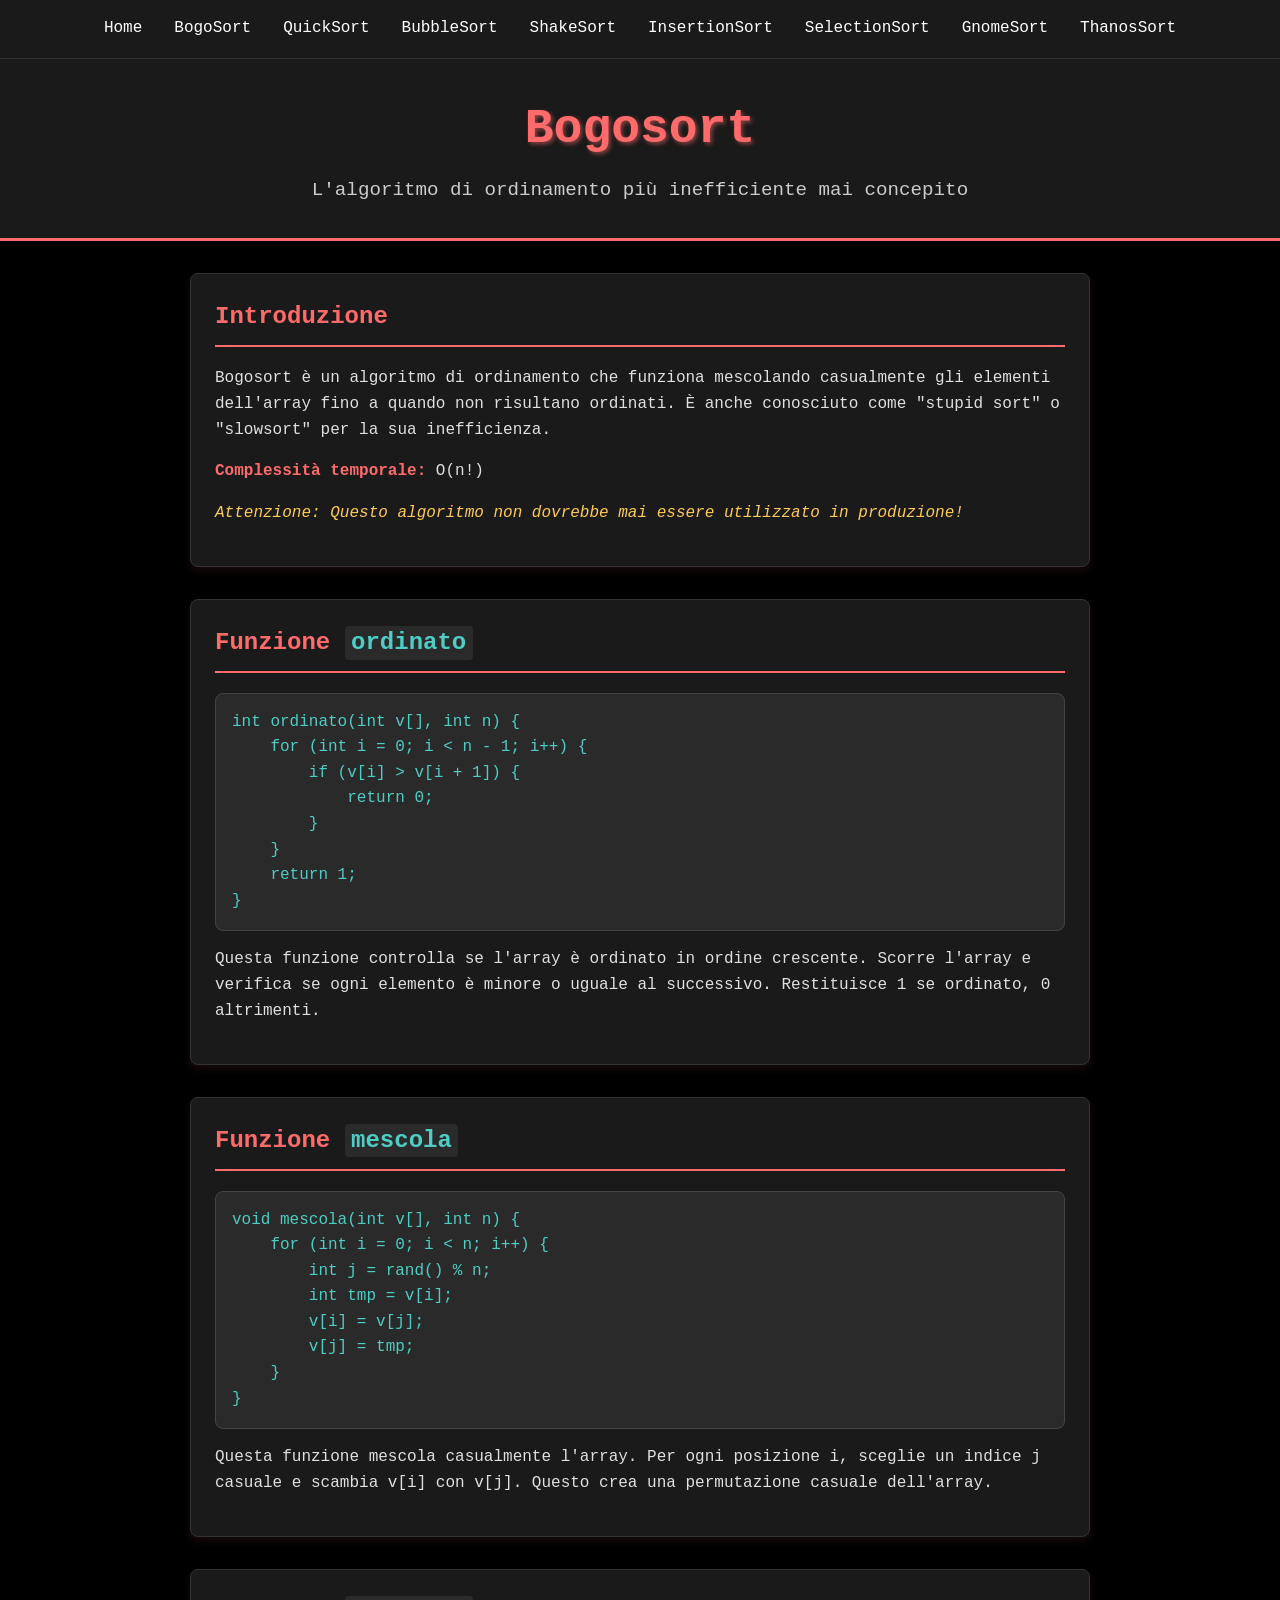
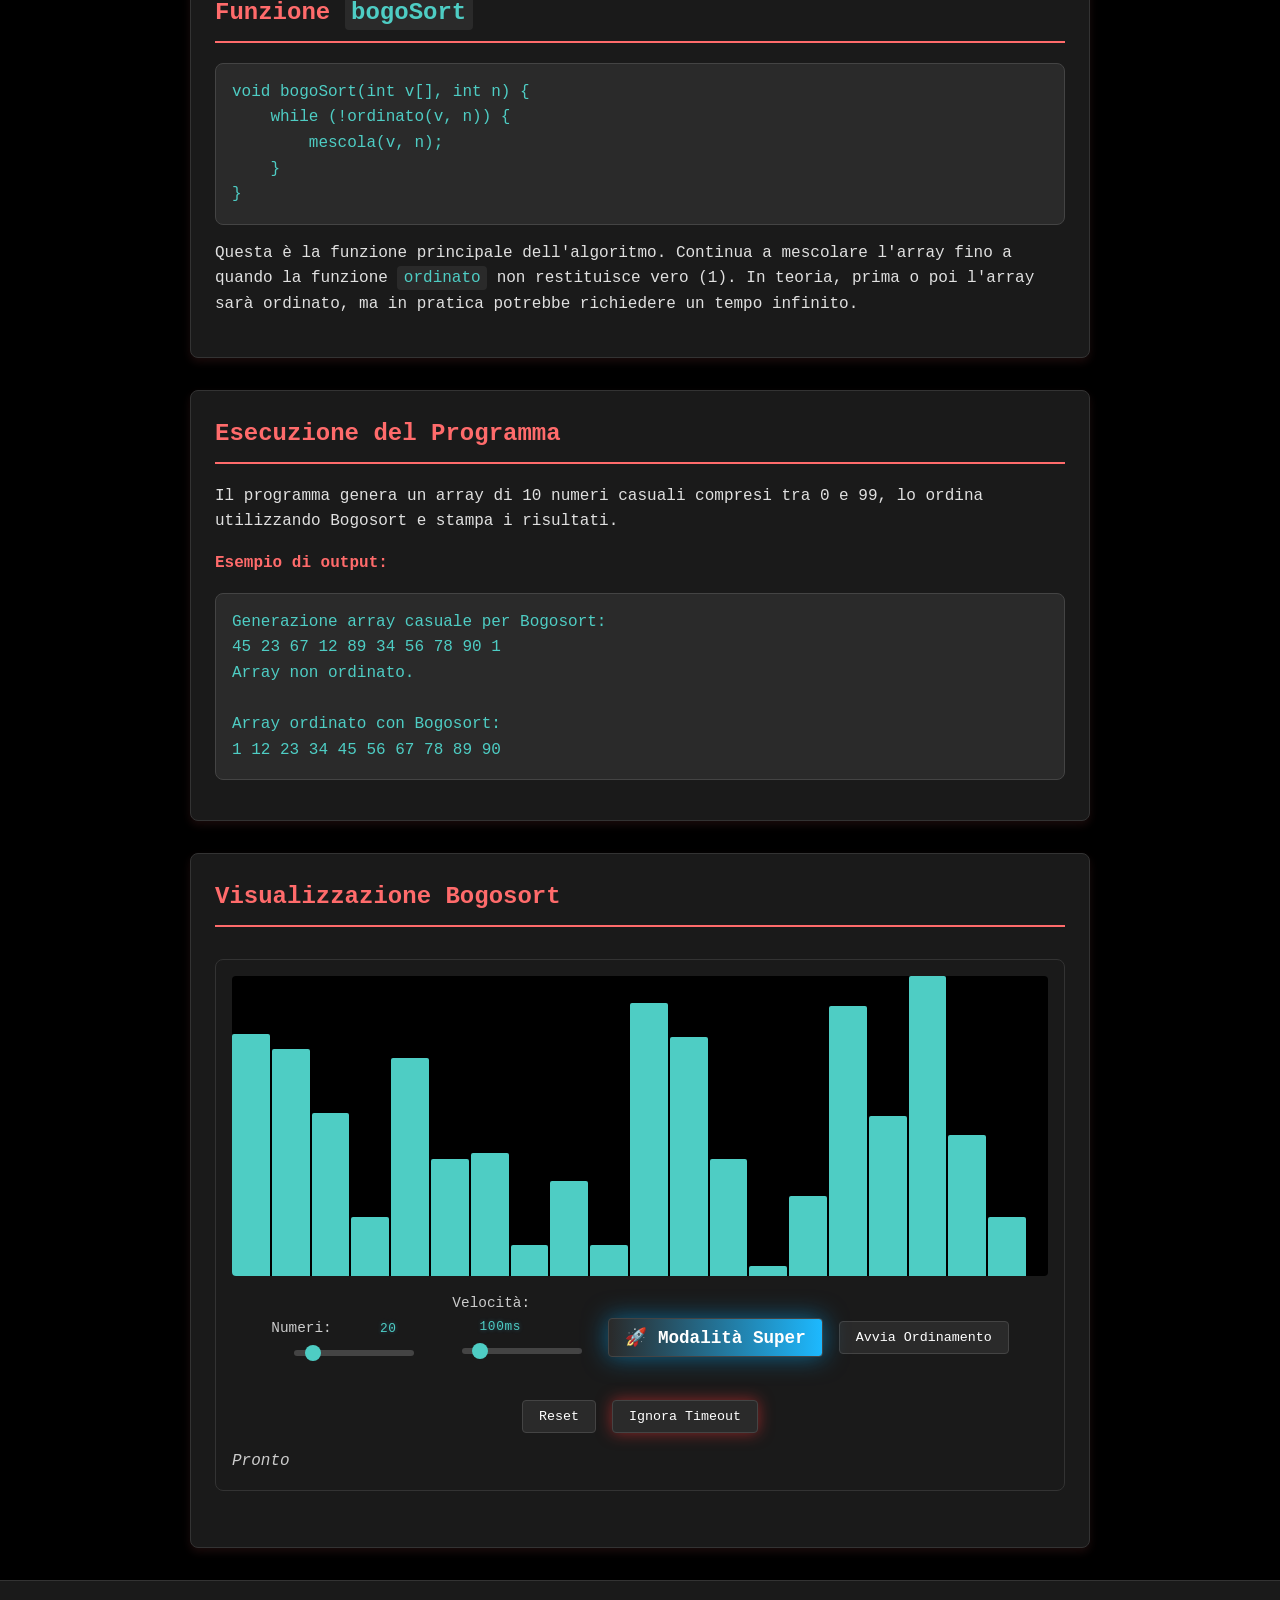
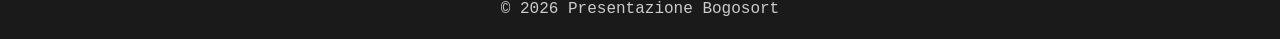
==== commit 380d0363: "Merge b6e0cc2af9a8849578bd41af44e04c990db369e4 into 19f864e3cf36cc7451e9e8db9d3bf7ae1d1109f3" ====
--- a/bogosort.html
+++ b/bogosort.html
@@ -11,12 +11,14 @@
     <nav>
         <ul>
             <li><a href="index.html">Home</a></li>
-            <li><a href="bogosort.html">Bogosort</a></li>
-            <li><a href="quicksort.html">Quicksort</a></li>
-            <li><a href="bubblesort.html">Bubblesort</a></li>
-            <li><a href="shakesort.html">Shakesort</a></li>
-            <li><a href="insertionsort.html">Insertionsort</a></li>
-            <li><a href="selectionsort.html">Selectionsort</a></li>
+            <li><a href="bogosort.html">BogoSort</a></li>
+            <li><a href="quicksort.html">QuickSort</a></li>
+            <li><a href="bubblesort.html">BubbleSort</a></li>
+            <li><a href="shakesort.html">ShakeSort</a></li>
+            <li><a href="insertionsort.html">InsertionSort</a></li>
+            <li><a href="selectionsort.html">SelectionSort</a></li>
+            <li><a href="gnomesort.html">GnomeSort</a></li>
+            <li><a href="thanossort.html">ThanosSort</a></li>
         </ul>
     </nav>
 
--- a/styles.css
+++ b/styles.css
@@ -246,6 +246,20 @@
     margin: 1rem 0;
     color: #e0e0e0;
 }
+a button{
+    color:#ff6b6b;
+    background-color: #1a1a1a;
+    border-color: #ff6b6b;
+    border-radius: 20px;
+    width:30%;
+    height: 40px;
+}
+
+a button:hover{
+    color:#1a1a1a;
+    background-color: #ff6b6b;
+    border-color: #ff6b6b;
+}
 
 .algoritmo-coppia {
     margin-bottom: 2rem;
@@ -283,6 +297,15 @@
 .algoritmo-card.coppia3 h3 a {
     color: #feca57;
 }
+.algoritmo-card.coppia4 {
+    border-color: #62fe57;
+    background-color: rgba(123, 254, 87, 0.1);
+}
+
+.algoritmo-card.coppia4 h3 a {
+    color: #62fe57;
+}
+
 
 code {
     background-color: #2a2a2a;
@@ -742,4 +765,8 @@
         font-size: 1rem !important;
         padding: 0.4rem 0.8rem !important;
     }
+}
+
+.descrizione{
+    margin-left: 4%;
 }
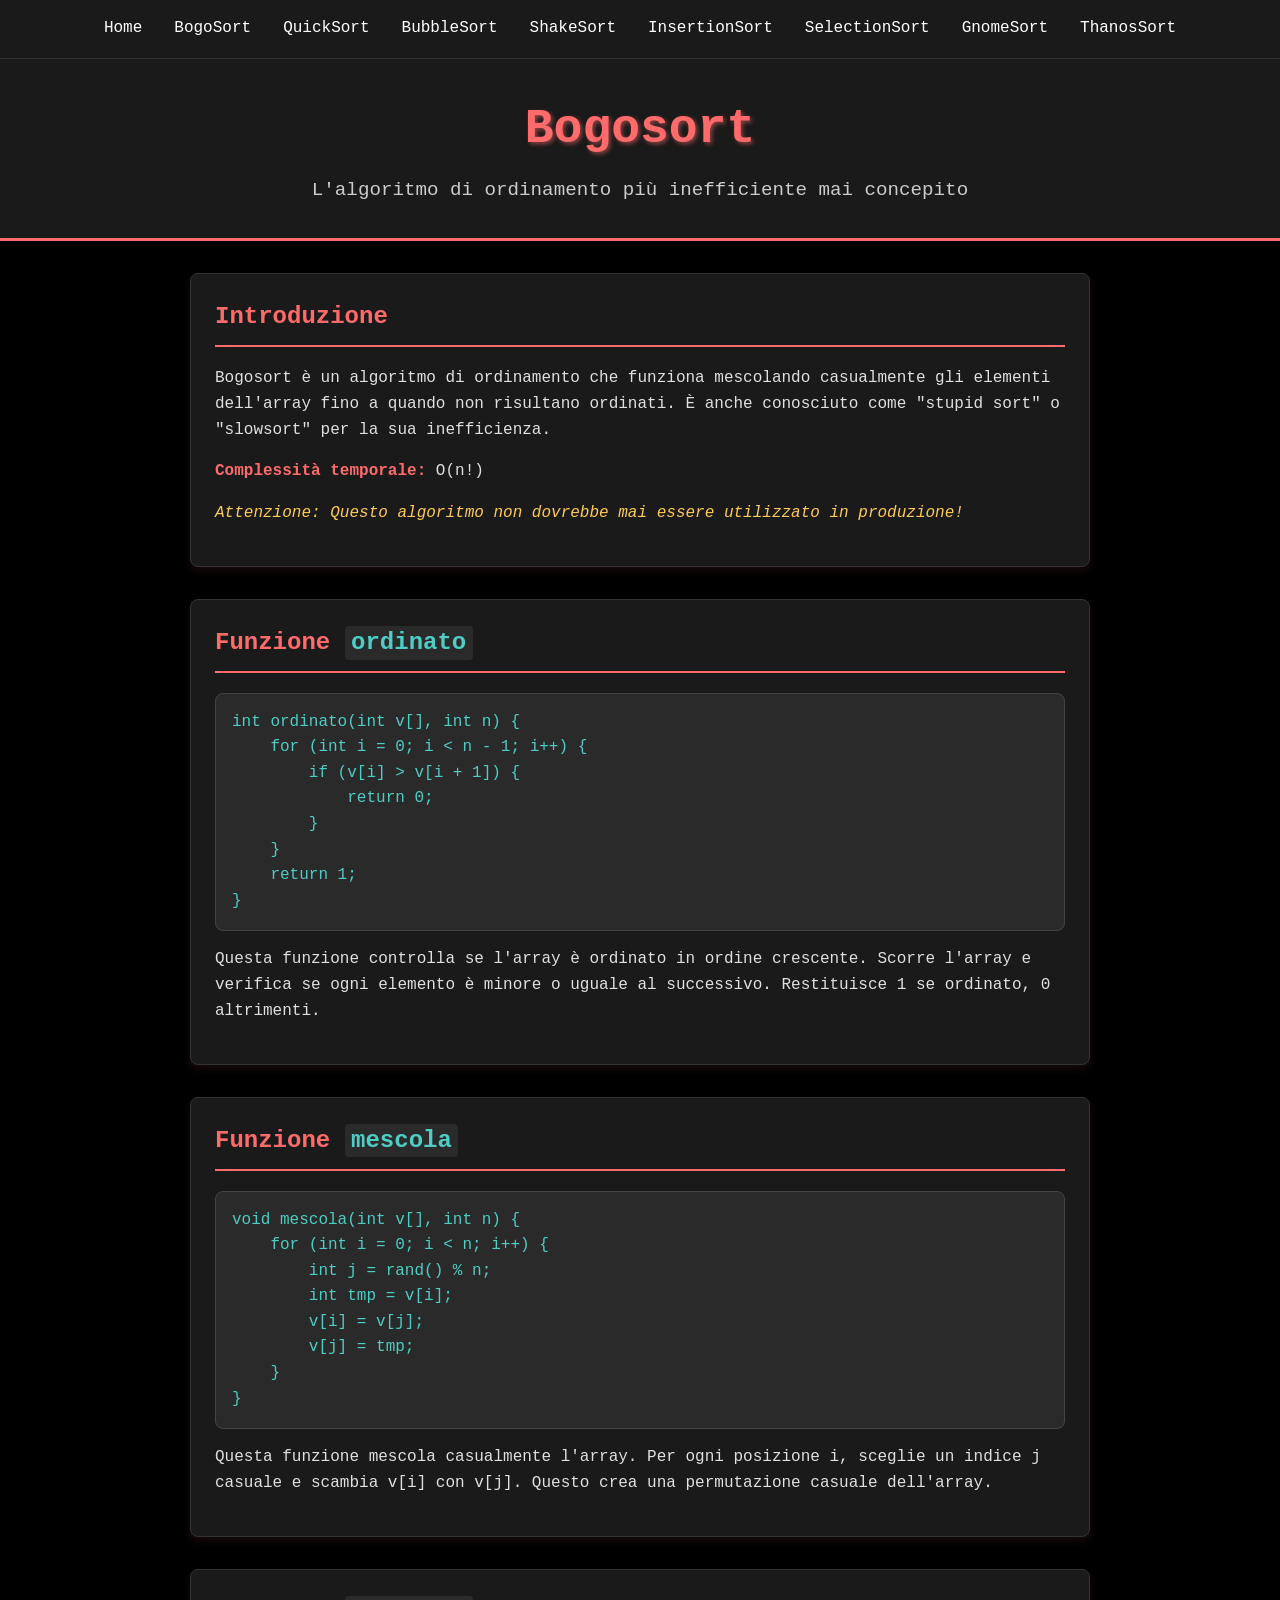
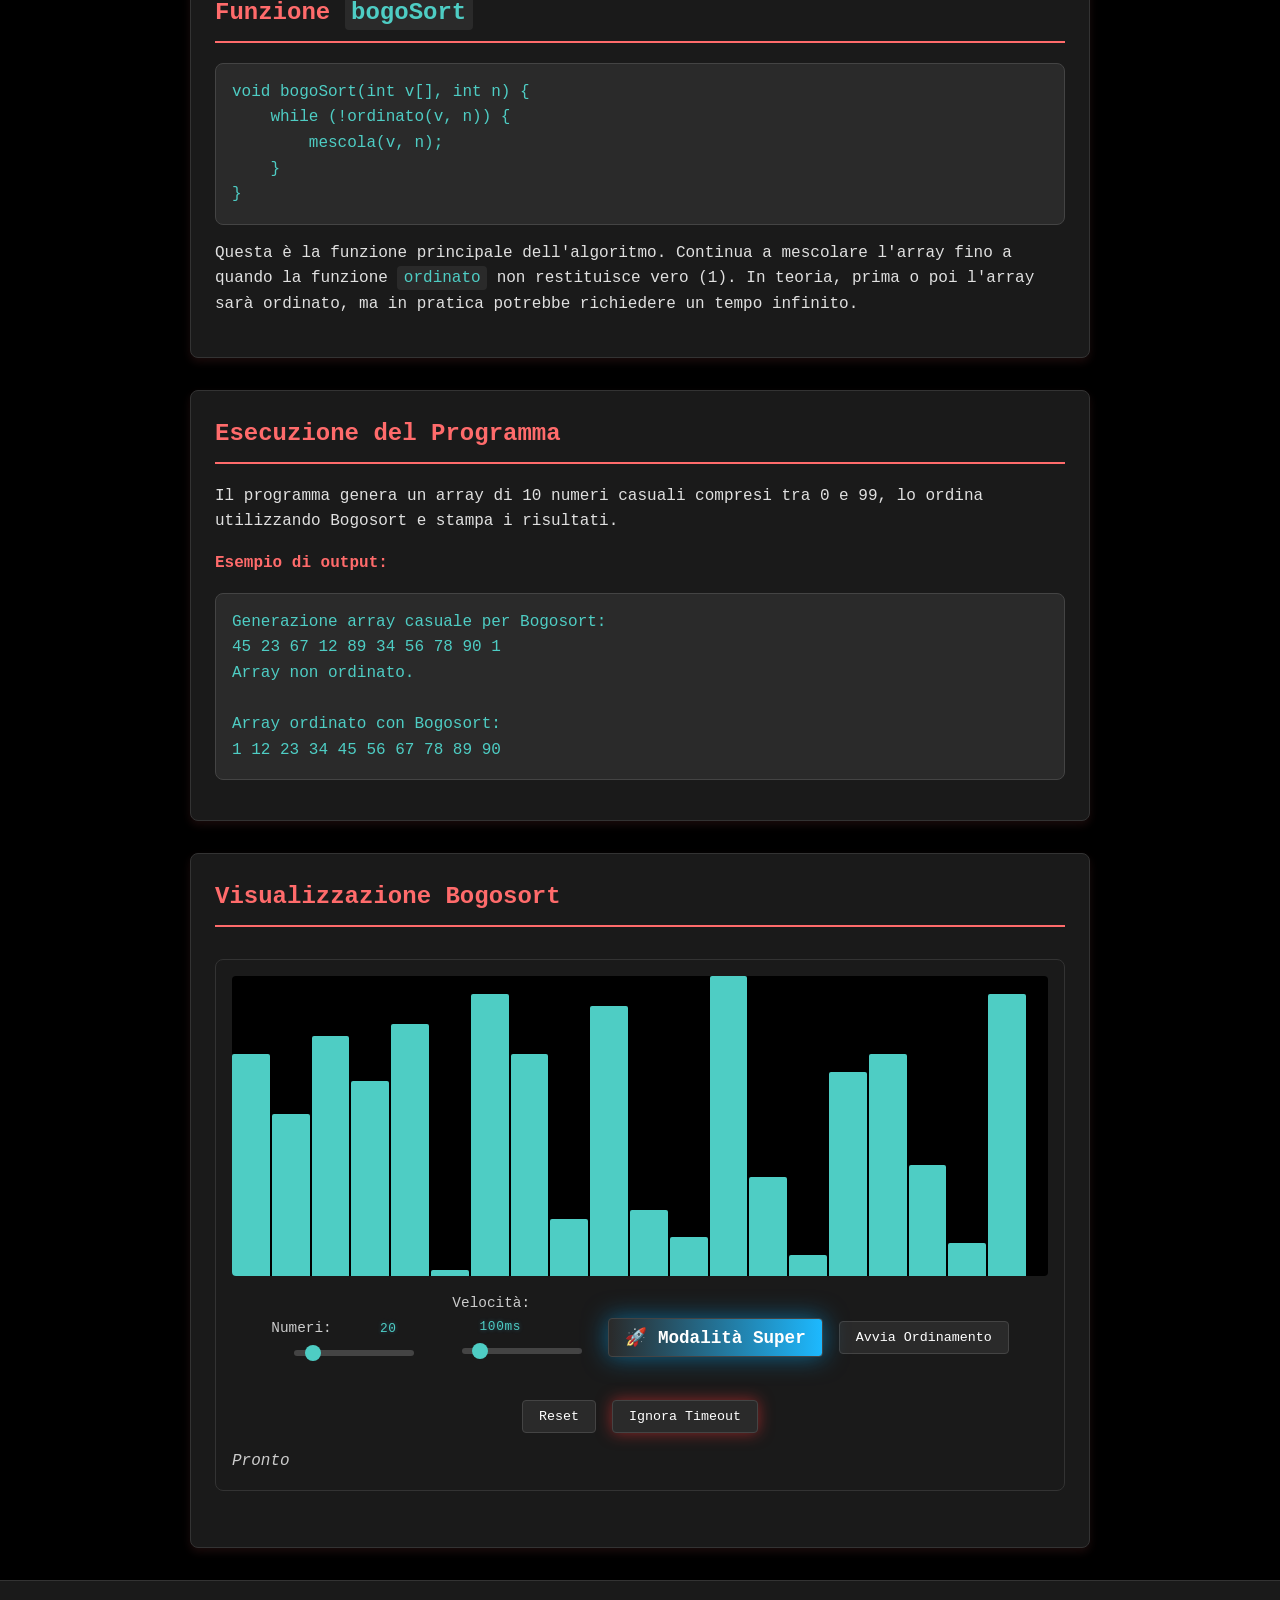
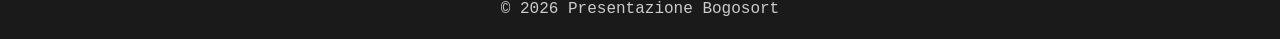
==== commit b6e0cc2a: "roba" ====
--- a/bogosort.html
+++ b/bogosort.html
@@ -5,7 +5,164 @@
     <meta name="viewport" content="width=device-width, initial-scale=1.0">
     <title>Bogosort - Algoritmo di Ordinamento</title>
     <link rel="stylesheet" href="styles.css">
-
+    <style>
+        /* ═══════════════════════════════════════════════════
+           FREE-FLYING ROCKET  (position:fixed, full viewport)
+           CSS vars --tx / --ty set by JS from getBoundingClientRect
+        ═══════════════════════════════════════════════════ */
+        .fly-rocket-el {
+            position: fixed;
+            font-size: 3.4rem;
+            z-index: 9999;
+            pointer-events: none;
+            transform-origin: center center;
+            will-change: transform, opacity, filter;
+            filter:
+                drop-shadow(0 0 16px #ffcc00)
+                drop-shadow(0 0 32px #ff6600)
+                drop-shadow(0 0  8px #ffffff);
+            animation: flyRocketPath 2.1s cubic-bezier(0.22, 0.61, 0.36, 1) forwards;
+        }
+
+        @keyframes flyRocketPath {
+            /* ── Enter from the left ── */
+            0%  {
+                transform: translate(0px, 0px) rotate(-20deg) scale(1.7);
+                opacity: 0;
+                filter: drop-shadow(0 0 6px #ffcc00);
+            }
+            4%  { opacity: 1; }
+
+            /* ── Climb hard, arcing upward ── */
+            20% {
+                transform: translate(calc(var(--tx)*0.18), -240px) rotate(-85deg) scale(2.1);
+                filter: drop-shadow(0 0 20px #ffcc00) drop-shadow(0 0 40px #ff4400);
+            }
+
+            /* ── Crest — tip over the top ── */
+            40% {
+                transform: translate(calc(var(--tx)*0.46), -310px) rotate(-180deg) scale(2.2);
+                filter: drop-shadow(0 0 26px #ff9900) drop-shadow(0 0 52px #ff2200);
+            }
+
+            /* ── Diving, picking up speed ── */
+            62% {
+                transform: translate(calc(var(--tx)*0.74), calc(var(--ty)*0.15 - 100px)) rotate(-255deg) scale(1.8);
+                filter: drop-shadow(0 0 22px #ff6600) drop-shadow(0 0 44px #ff0000);
+            }
+
+            /* ── Final approach, screaming toward target ── */
+            85% {
+                transform: translate(calc(var(--tx)*0.94), calc(var(--ty)*0.88)) rotate(-300deg) scale(1.2);
+                filter: drop-shadow(0 0 30px #ff4400) drop-shadow(0 0 60px #ff0000) drop-shadow(0 0 10px #fff);
+            }
+
+            /* ── IMPACT ── */
+            100% {
+                transform: translate(var(--tx), var(--ty)) rotate(-330deg) scale(0.04);
+                opacity: 0;
+                filter: drop-shadow(0 0 60px #ffffff);
+            }
+        }
+
+        /* ═══════════════════════════════════════════════════
+           CRASH FLASH  (full-screen radial burst)
+        ═══════════════════════════════════════════════════ */
+        .crash-flash-el {
+            position: fixed;
+            inset: 0;
+            background: rgba(56, 198, 255, 0.88);
+            z-index: 9998;
+            pointer-events: none;
+            animation: crashFlash 0.45s ease-out forwards;
+        }
+        @keyframes crashFlash {
+            0%   { opacity: 1; }
+            30%  { opacity: 0.5; }
+            100% { opacity: 0; }
+        }
+
+        /* ═══════════════════════════════════════════════════
+           CONTAINER SHAKE
+        ═══════════════════════════════════════════════════ */
+        @keyframes containerShake {
+            0%,100% { transform: translate(0,0) rotate(0deg); }
+            8%  { transform: translate(-9px,-6px) rotate(-1.5deg); }
+            18% { transform: translate(11px, 7px) rotate( 1.2deg); }
+            27% { transform: translate(-7px, 5px) rotate(-0.9deg); }
+            36% { transform: translate( 9px,-6px) rotate( 0.9deg); }
+            46% { transform: translate(-6px, 4px) rotate(-0.5deg); }
+            55% { transform: translate( 6px,-3px) rotate( 0.5deg); }
+            66% { transform: translate(-4px, 2px) rotate(-0.3deg); }
+            77% { transform: translate( 3px,-2px) rotate( 0.2deg); }
+            88% { transform: translate(-1px, 1px) rotate(-0.1deg); }
+        }
+        #visualization-container.shaking {
+            animation: containerShake 0.7s ease-out forwards;
+        }
+
+        /* ═══════════════════════════════════════════════════
+           SPARKS
+        ═══════════════════════════════════════════════════ */
+        .spark-el {
+            position: fixed;
+            border-radius: 50%;
+            pointer-events: none;
+            z-index: 9997;
+            animation: sparkFly var(--sdur, 0.75s) ease-out forwards;
+        }
+        @keyframes sparkFly {
+            0%   { transform: translate(0,0) scale(1.4); opacity: 1; }
+            55%  { opacity: 0.8; }
+            100% { transform: translate(var(--sx), var(--sy)) scale(0); opacity: 0; }
+        }
+
+        /* ═══════════════════════════════════════════════════
+           SLIDER ON FIRE — hide original speed target + line
+        ═══════════════════════════════════════════════════ */
+        .speed-control-group.on-fire #speed-target { display: none; }
+
+        .speed-control-group.on-fire #speed {
+            animation: sliderFireGlow 0.32s ease-in-out infinite alternate;
+            filter: drop-shadow(0 0 10px #43d8ff) drop-shadow(0 0 20px rgba(58, 216, 255, 0.8));
+        }
+        @keyframes sliderFireGlow {
+            from { filter: drop-shadow(0 0 8px #3ad8ff) drop-shadow(0 0 16px rgba(62, 213, 255, 0.7)); }
+            to   { filter: drop-shadow(0 0 18px #6bf2ff) drop-shadow(0 0 32px rgba(95, 240, 255, 0.9)); }
+        }
+
+        /* ═══════════════════════════════════════════════════
+           FLAME PARTICLES above slider
+        ═══════════════════════════════════════════════════ */
+        #flames-wrapper {
+            display: none;
+            position: absolute;
+            left: -4px;
+            right: -4px;
+            top: 18px;
+            height: 56px;
+            transform: translateY(-100%);
+            pointer-events: none;
+            z-index: 20;
+            overflow: visible;
+            align-items: flex-end;
+            justify-content: space-around;
+        }
+        .speed-control-group.on-fire #flames-wrapper { display: flex; }
+
+        .flame-p {
+            border-radius: 50% 50% 20% 20%;
+            background: linear-gradient(to top, rgba(34, 177, 255, 1) 0%, rgba(52, 219, 255, 1) 35%, rgba(172, 244, 255, 0.8) 72%, rgba(118, 233, 255, 0) 100%);
+            box-shadow: inset 0 0 8px rgba(59, 214, 255, 0.9), 0 0 18px rgba(44, 181, 255, 0.55);
+            transform-origin: bottom center;
+            animation: flameDance var(--fdur,0.4s) ease-in-out var(--fdel,0s) infinite alternate;
+            width: 11px;
+        }
+        @keyframes flameDance {
+            from { transform: scaleY(1)    scaleX(1)    rotate(var(--fr1,-5deg)); opacity: 1; }
+            to   { transform: scaleY(0.50) scaleX(0.68) rotate(var(--fr2, 5deg)); opacity: 0.5; }
+        }
+    </style>
 </head>
 <body>
     <nav>
@@ -122,7 +279,155 @@
         </section>
 
         <script src="sorting-visualization.js"></script>
-
+        <script>
+            document.addEventListener('DOMContentLoaded', function() {
+                const visualizer = new SortingVisualizer('bars-container', 'bogosort');
+                const superBtn = document.getElementById('super-btn');
+                const cancelBtn = document.getElementById('cancel-btn');
+                const rocket = document.getElementById('rocket');
+                const fireBurst = document.getElementById('fire-burst');
+
+                // Controlli dimensione array
+                const sizeSlider = document.getElementById('array-size');
+                const sizeDisplay = document.getElementById('size-display');
+                sizeSlider.addEventListener('input', function() {
+                    const value = parseInt(this.value);
+                    sizeDisplay.textContent = value;
+                    visualizer.setArraySize(value);
+                });
+
+                // Controlli velocità
+                const speedSlider = document.getElementById('speed');
+                const speedDisplay = document.getElementById('speed-display');
+                speedSlider.addEventListener('input', function() {
+                    const value = parseInt(this.value);
+                    speedDisplay.textContent = value + 'ms';
+                    visualizer.setSpeed(value);
+                });
+
+                // Pulsante modalità super
+                superBtn.addEventListener('click', function() {
+                    const isSuper = visualizer.toggleSuperMode();
+                    if (isSuper) {
+                        superBtn.classList.add('active');
+                        superBtn.textContent = '🔥 SUPER ATTIVA';
+                        speedSlider.disabled = true;
+                        startRocket();
+                        speedDisplay.textContent = '1ms';
+                    } else {
+                        superBtn.classList.remove('active');
+                        superBtn.textContent = '🚀 Modalità Super';
+                        speedSlider.disabled = false;
+                        resetRocket();
+                        speedDisplay.textContent = speedSlider.value + 'ms';
+                    }
+                });
+
+                cancelBtn.addEventListener('click', function() {
+                    if (visualizer.disableTimeout()) {
+                        cancelBtn.disabled = true;
+                    }
+                });
+
+                document.getElementById('start-btn').addEventListener('click', () => {
+                    cancelBtn.disabled = false;
+                    visualizer.timeoutEnabled = true;
+                    visualizer.cancelUsed = false;
+                    visualizer.start();
+                });
+                document.getElementById('reset-btn').addEventListener('click', () => {
+                    if (visualizer.superMode) {
+                        visualizer.toggleSuperMode();
+                        superBtn.classList.remove('active');
+                        superBtn.textContent = '🚀 Modalità Super';
+                        speedSlider.disabled = false;
+                    }
+                    speedDisplay.textContent = speedSlider.value + 'ms';
+                    visualizer.reset();
+                    cancelBtn.disabled = false;
+                    resetRocket();
+                });
+
+                function startRocket() {
+                    const speedGroup = document.getElementById('speed-group');
+                    // Kill any leftover elements from a previous activation
+                    document.querySelectorAll('.fly-rocket-el,.crash-flash-el,.spark-el').forEach(el => el.remove());
+                    speedGroup.classList.remove('on-fire');
+
+                    // ── Where exactly is the speed slider on screen? ──
+                    const rect = speedSlider.getBoundingClientRect();
+                    const targetX = rect.left + rect.width  / 2;
+                    const targetY = rect.top  + rect.height / 2;
+
+                    // ── Rocket starts off-screen left, vertically level with slider ──
+                    const startX = -90;
+                    const startY = targetY + 40; // a bit below so arc feels natural
+
+                    const flyRocket = document.createElement('div');
+                    flyRocket.className = 'fly-rocket-el';
+                    flyRocket.textContent = '🚀';
+                    flyRocket.style.left = startX + 'px';
+                    flyRocket.style.top  = startY + 'px';
+                    // CSS vars drive the keyframe calc() expressions
+                    flyRocket.style.setProperty('--tx', (targetX - startX) + 'px');
+                    flyRocket.style.setProperty('--ty', (targetY - startY) + 'px');
+                    document.body.appendChild(flyRocket);
+
+                    flyRocket.addEventListener('animationend', () => {
+                        flyRocket.remove();
+                        _triggerCrash(targetX, targetY, speedGroup);
+                    }, { once: true });
+                }
+
+                function _triggerCrash(cx, cy, speedGroup) {
+                    // 1 ── Full-screen flash
+                    const flash = document.createElement('div');
+                    flash.className = 'crash-flash-el';
+                    document.body.appendChild(flash);
+                    flash.addEventListener('animationend', () => flash.remove(), { once: true });
+
+                    // 2 ── Container shake
+                    const visCont = document.getElementById('visualization-container');
+                    visCont.classList.remove('shaking');
+                    void visCont.offsetWidth;
+                    visCont.classList.add('shaking');
+                    visCont.addEventListener('animationend', () => visCont.classList.remove('shaking'), { once: true });
+
+                    // 3 ── 20 sparks fanning out in all directions
+                    const sparkColors = ['#7ef0ff','#4be3ff','#08c6ff','#a6f7ff','#e5ffff','#b0f0ff'];
+                    for (let i = 0; i < 20; i++) {
+                        const spark = document.createElement('div');
+                        spark.className = 'spark-el';
+                        const angle = (Math.PI * 2 * i / 20) + (Math.random() - 0.5) * 0.5;
+                        const dist  = 55 + Math.random() * 140;
+                        const size  = 5 + Math.random() * 7;
+                        const col   = sparkColors[Math.floor(Math.random() * sparkColors.length)];
+                        spark.style.cssText = `
+                            left: ${cx - size/2}px; top: ${cy - size/2}px;
+                            width: ${size}px; height: ${size}px;
+                            background: ${col};
+                            box-shadow: 0 0 ${size*1.5}px ${col}, 0 0 ${size*3}px ${col};
+                        `;
+                        spark.style.setProperty('--sx',   Math.cos(angle) * dist + 'px');
+                        spark.style.setProperty('--sy',   Math.sin(angle) * dist + 'px');
+                        spark.style.setProperty('--sdur', (0.40 + Math.random() * 0.60) + 's');
+                        document.body.appendChild(spark);
+                        spark.addEventListener('animationend', () => spark.remove(), { once: true });
+                    }
+
+                    // 4 ── Light the slider on fire once the smoke settles
+                    setTimeout(() => speedGroup.classList.add('on-fire'), 380);
+                }
+
+                function resetRocket() {
+                    const speedGroup = document.getElementById('speed-group');
+                    document.querySelectorAll('.fly-rocket-el,.crash-flash-el,.spark-el').forEach(el => el.remove());
+                    speedGroup.classList.remove('on-fire');
+                    const visCont = document.getElementById('visualization-container');
+                    visCont.classList.remove('shaking');
+                }
+            });
+        </script>
     </main>
 
     <footer>
--- a/styles.css
+++ b/styles.css
@@ -1,166 +1,4 @@
 /* Stili per il sito di presentazione degli algoritmi di ordinamento - Tema Scuro */
-
-/* ═══════════════════════════════════════════════════
-   BOGOSORT-SPECIFIC EFFECTS (moved from bogosort.html)
-   ═══════════════════════════════════════════════════ */
-
-/* ═══════════════════════════════════════════════════
-   FREE-FLYING ROCKET  (position:fixed, full viewport)
-   CSS vars --tx / --ty set by JS from getBoundingClientRect
-══════════════════════════════════════════════════════ */
-.fly-rocket-el {
-    position: fixed;
-    font-size: 3.4rem;
-    z-index: 9999;
-    pointer-events: none;
-    transform-origin: center center;
-    will-change: transform, opacity, filter;
-    filter:
-        drop-shadow(0 0 16px #ffcc00)
-        drop-shadow(0 0 32px #ff6600)
-        drop-shadow(0 0  8px #ffffff);
-    animation: flyRocketPath 2.1s cubic-bezier(0.22, 0.61, 0.36, 1) forwards;
-}
-
-@keyframes flyRocketPath {
-    /* ── Enter from the left ── */
-    0%  {
-        transform: translate(0px, 0px) rotate(-20deg) scale(1.7);
-        opacity: 0;
-        filter: drop-shadow(0 0 6px #ffcc00);
-    }
-    4%  { opacity: 1; }
-
-    /* ── Climb hard, arcing upward ── */
-    20% {
-        transform: translate(calc(var(--tx)*0.18), -240px) rotate(-85deg) scale(2.1);
-        filter: drop-shadow(0 0 20px #ffcc00) drop-shadow(0 0 40px #ff4400);
-    }
-
-    /* ── Crest — tip over the top ── */
-    40% {
-        transform: translate(calc(var(--tx)*0.46), -310px) rotate(-180deg) scale(2.2);
-        filter: drop-shadow(0 0 26px #ff9900) drop-shadow(0 0 52px #ff2200);
-    }
-
-    /* ── Diving, picking up speed ── */
-    62% {
-        transform: translate(calc(var(--tx)*0.74), calc(var(--ty)*0.15 - 100px)) rotate(-255deg) scale(1.8);
-        filter: drop-shadow(0 0 22px #ff6600) drop-shadow(0 0 44px #ff0000);
-    }
-
-    /* ── Final approach, screaming toward target ── */
-    85% {
-        transform: translate(calc(var(--tx)*0.94), calc(var(--ty)*0.88)) rotate(-300deg) scale(1.2);
-        filter: drop-shadow(0 0 30px #ff4400) drop-shadow(0 0 60px #ff0000) drop-shadow(0 0 10px #fff);
-    }
-
-    /* ── IMPACT ── */
-    100% {
-        transform: translate(var(--tx), var(--ty)) rotate(-330deg) scale(0.04);
-        opacity: 0;
-        filter: drop-shadow(0 0 60px #ffffff);
-    }
-}
-
-/* ═══════════════════════════════════════════════════
-   CRASH FLASH  (full-screen radial burst)
-══════════════════════════════════════════════════════ */
-.crash-flash-el {
-    position: fixed;
-    inset: 0;
-    background: rgba(56, 198, 255, 0.88);
-    z-index: 9998;
-    pointer-events: none;
-    animation: crashFlash 0.45s ease-out forwards;
-}
-@keyframes crashFlash {
-    0%   { opacity: 1; }
-    30%  { opacity: 0.5; }
-    100% { opacity: 0; }
-}
-
-/* ═══════════════════════════════════════════════════
-   CONTAINER SHAKE
-══════════════════════════════════════════════════════ */
-@keyframes containerShake {
-    0%,100% { transform: translate(0,0) rotate(0deg); }
-    8%  { transform: translate(-9px,-6px) rotate(-1.5deg); }
-    18% { transform: translate(11px, 7px) rotate( 1.2deg); }
-    27% { transform: translate(-7px, 5px) rotate(-0.9deg); }
-    36% { transform: translate( 9px,-6px) rotate( 0.9deg); }
-    46% { transform: translate(-6px, 4px) rotate(-0.5deg); }
-    55% { transform: translate( 6px,-3px) rotate( 0.5deg); }
-    66% { transform: translate(-4px, 2px) rotate(-0.3deg); }
-    77% { transform: translate( 3px,-2px) rotate( 0.2deg); }
-    88% { transform: translate(-1px, 1px) rotate(-0.1deg); }
-}
-#visualization-container.shaking {
-    animation: containerShake 0.7s ease-out forwards;
-}
-
-/* ═══════════════════════════════════════════════════
-   SPARKS
-══════════════════════════════════════════════════════ */
-.spark-el {
-    position: fixed;
-    border-radius: 50%;
-    pointer-events: none;
-    z-index: 9997;
-    animation: sparkFly var(--sdur, 0.75s) ease-out forwards;
-}
-@keyframes sparkFly {
-    0%   { transform: translate(0,0) scale(1.4); opacity: 1; }
-    55%  { opacity: 0.8; }
-    100% { transform: translate(var(--sx), var(--sy)) scale(0); opacity: 0; }
-}
-
-/* ═══════════════════════════════════════════════════
-   SLIDER ON FIRE — hide original speed target + line
-══════════════════════════════════════════════════════ */
-.speed-control-group.on-fire #speed-target { display: none; }
-
-.speed-control-group.on-fire #speed {
-    animation: sliderFireGlow 0.32s ease-in-out infinite alternate;
-    filter: drop-shadow(0 0 10px #43d8ff) drop-shadow(0 0 20px rgba(58, 216, 255, 0.8));
-}
-@keyframes sliderFireGlow {
-    from { filter: drop-shadow(0 0 8px #3ad8ff) drop-shadow(0 0 16px rgba(62, 213, 255, 0.7)); }
-    to   { filter: drop-shadow(0 0 18px #6bf2ff) drop-shadow(0 0 32px rgba(95, 240, 255, 0.9)); }
-}
-
-/* ═══════════════════════════════════════════════════
-   FLAME PARTICLES above slider
-══════════════════════════════════════════════════════ */
-#flames-wrapper {
-    display: none;
-    position: absolute;
-    left: -4px;
-    right: -4px;
-    top: 18px;
-    height: 56px;
-    transform: translateY(-100%);
-    pointer-events: none;
-    z-index: 20;
-    overflow: visible;
-    align-items: flex-end;
-    justify-content: space-around;
-}
-.speed-control-group.on-fire #flames-wrapper { display: flex; }
-
-.flame-p {
-    border-radius: 50% 50% 20% 20%;
-    background: linear-gradient(to top, rgba(34, 177, 255, 1) 0%, rgba(52, 219, 255, 1) 35%, rgba(172, 244, 255, 0.8) 72%, rgba(118, 233, 255, 0) 100%);
-    box-shadow: inset 0 0 8px rgba(59, 214, 255, 0.9), 0 0 18px rgba(44, 181, 255, 0.55);
-    transform-origin: bottom center;
-    animation: flameDance var(--fdur,0.4s) ease-in-out var(--fdel,0s) infinite alternate;
-    width: 11px;
-}
-@keyframes flameDance {
-    from { transform: scaleY(1)    scaleX(1)    rotate(var(--fr1,-5deg)); opacity: 1; }
-    to   { transform: scaleY(0.50) scaleX(0.68) rotate(var(--fr2, 5deg)); opacity: 0.5; }
-}
-
 
 body {
     font-family: 'Courier New', monospace;
